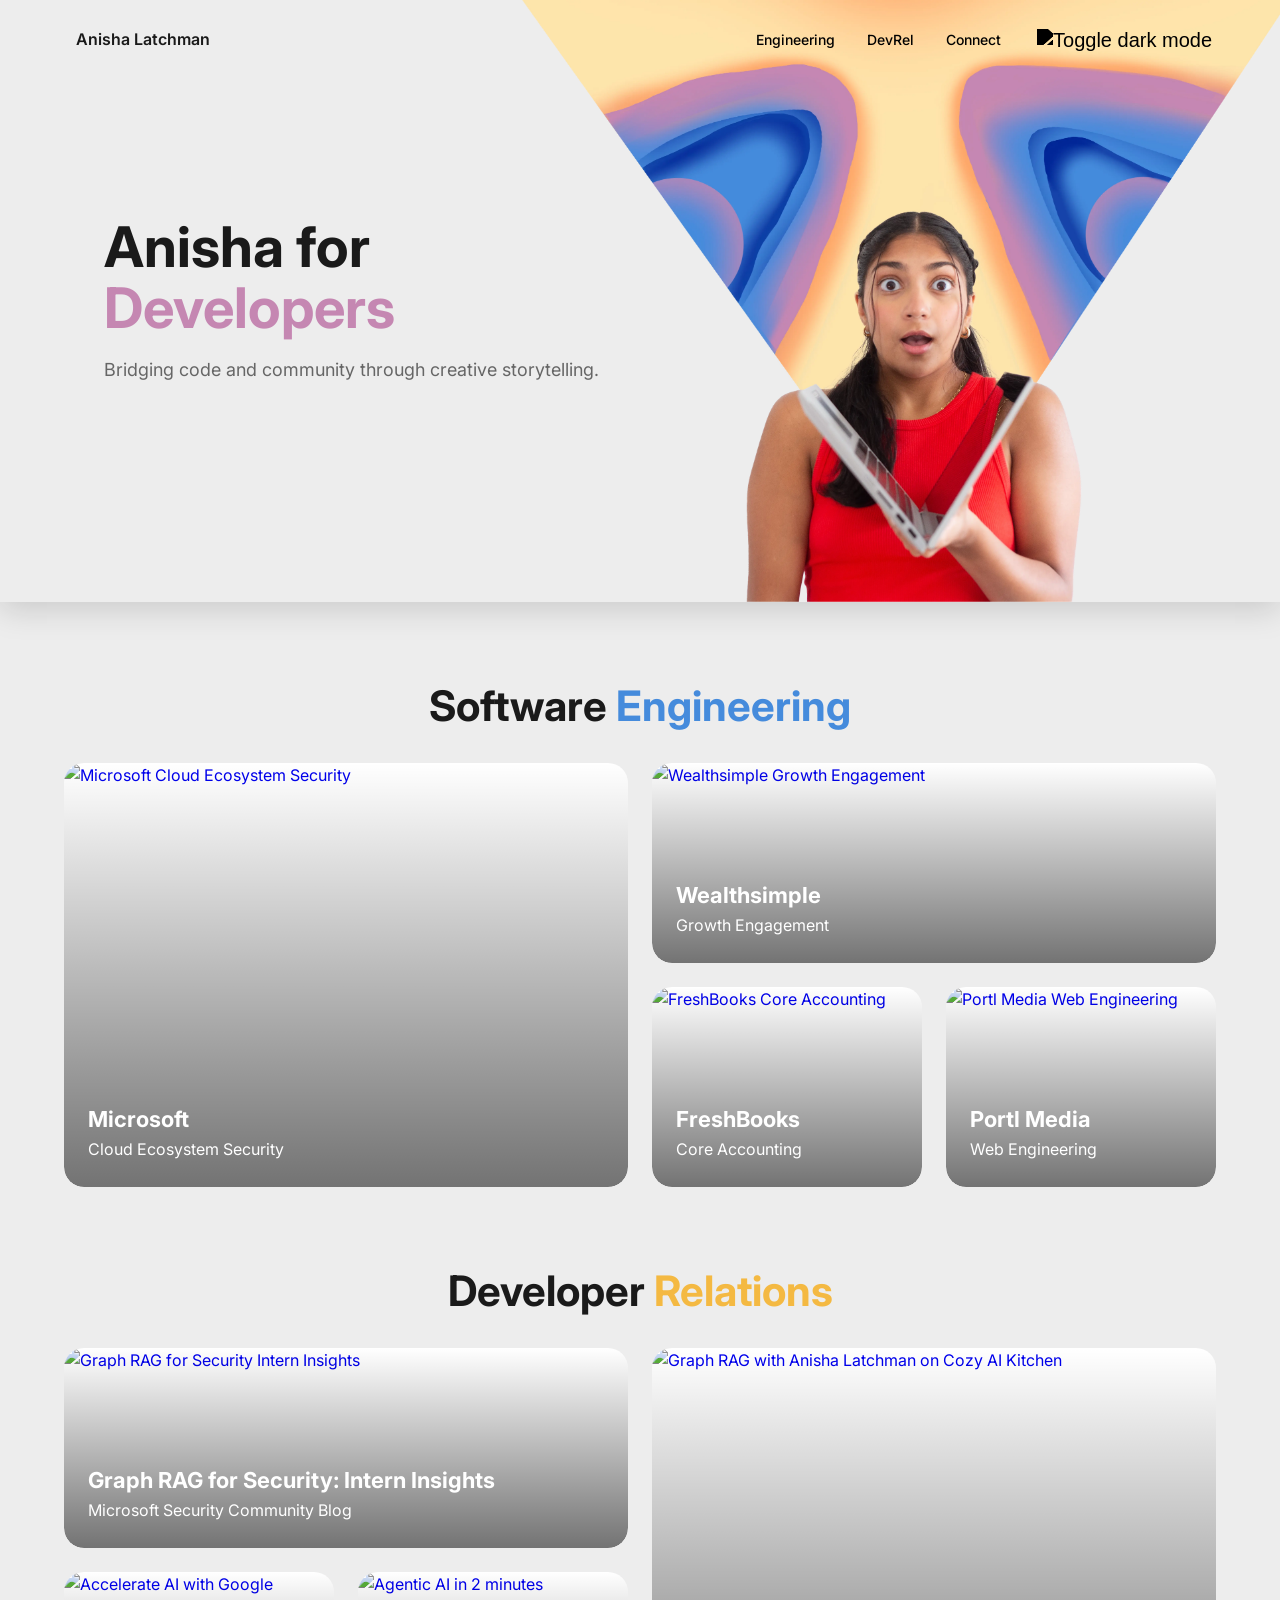
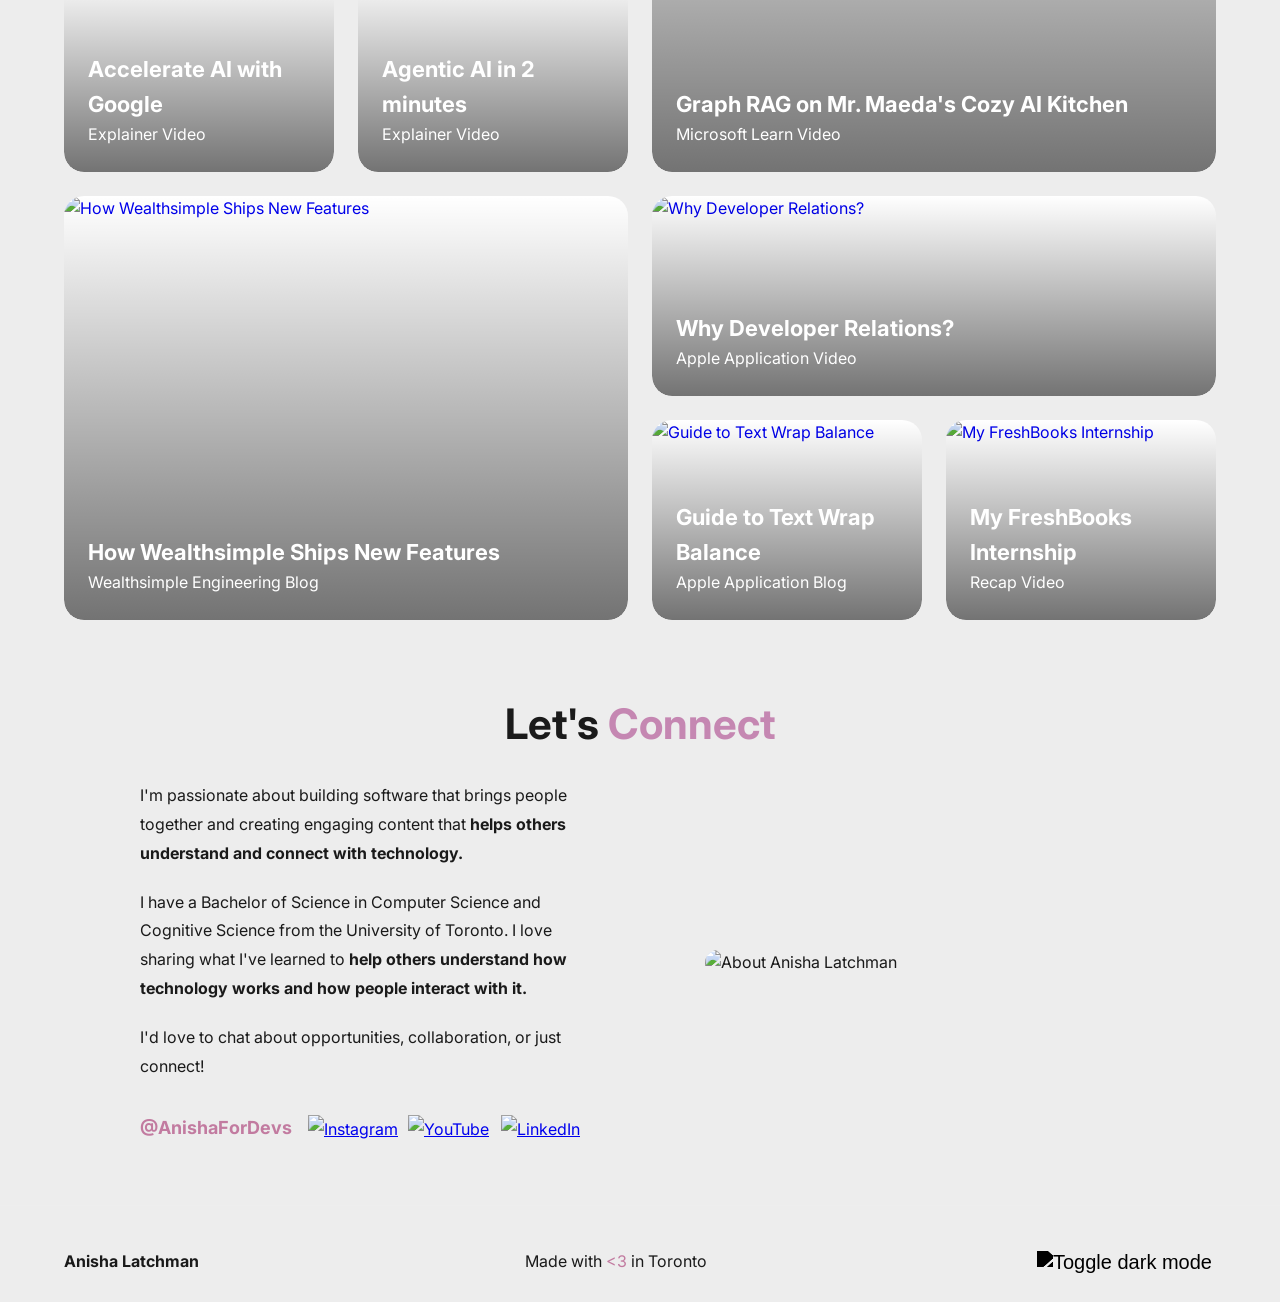
==== index.html @ e240ab75 "Merge branch 'main' of https://github.com/anishalatchman/anisha-portfolio" ====
<!DOCTYPE html>
<html lang="en">
  <head>
    <meta charset="UTF-8" />
    <meta name="viewport" content="width=device-width, initial-scale=1.0" />
    <title>Anisha Latchman</title>
    <meta
      name="description"
      content="Anisha Latchman - Software Engineer & Technical Creator"
    />
    <link rel="icon" type="image/png" href="/assets/favicon.png?" />
    <link rel="apple-touch-icon" href="/assets/webclip.png" />
    <link
      rel="preload"
      as="image"
      href="assets/AnishaHero.png"
      fetchpriority="high"
    />
    <link rel="stylesheet" href="styles.css" />
    <link rel="preconnect" href="https://fonts.googleapis.com" />
    <link rel="preconnect" href="https://fonts.gstatic.com" crossorigin />
    <link
      href="https://fonts.googleapis.com/css2?family=Inter:wght@400;700;900&display=swap"
      rel="stylesheet"
    />
  </head>
  <body>
    <!-- Header -->
    <header class="header">
      <div class="container">
        <div class="nav-wrapper">
          <h1 class="logo">Anisha Latchman</h1>
          <nav class="nav">
            <a href="#engineering">Engineering</a>
            <a href="#devrel">DevRel</a>
            <a href="#connect">Connect</a>
            <button class="theme-toggle" aria-label="Toggle theme">
              <img
                src="assets/Moon Icon.svg"
                alt="Toggle dark mode"
                class="icon-moon"
                style="
                  height: 20px;
                  width: 20px;
                  vertical-align: middle;
                  display: none;
                "
              />
              <img
                src="assets/Sun Icon.svg"
                alt="Toggle light mode"
                class="icon-sun"
                style="
                  height: 20px;
                  width: 20px;
                  vertical-align: middle;
                  display: none;
                "
              />
            </button>
          </nav>
        </div>
      </div>
    </header>

    <!-- Hero Section -->
    <section class="hero">
      <div class="container">
        <div class="hero-content">
          <div class="hero-text">
            <h2>
              Anisha for<br />
              <span class="word-cycle"></span>
            </h2>
            <p class="hero-subtitle">
              Bridging code and community through creative storytelling.
            </p>
          </div>
          <div class="hero-image">
            <img
              src="assets/AnishaHero.webp"
              alt="Anisha Latchman Hero"
              width="800"
              height="800"
              fetchpriority="high"
            />
          </div>
        </div>
      </div>
    </section>

    <!-- Software Engineering Section -->
    <section class="section engineering-section" id="engineering">
      <div class="container">
        <h2 class="section-title">
          Software <span class="highlight-blue">Engineering</span>
        </h2>
        <div class="projects-flex">
          <!-- Large card on the left -->
          <a
            href="https://www.microsoft.com/en-us/security/blog/2025/07/22/microsoft-sentinel-data-lake-unify-signals-cut-costs-and-power-agentic-ai/"
            target="_blank"
          >
            <div class="project-card large">
              <img
                src="assets/Microsoft.png"
                alt="Microsoft Cloud Ecosystem Security"
              />
              <div class="card-content">
                <h3>Microsoft</h3>
                <p>Cloud Ecosystem Security</p>
              </div>
            </div>
          </a>
          <!-- Medium card on the right -->
          <a
            href="https://www.wealthsimple.com/en-ca/referrals"
            target="_blank"
          >
            <div class="project-card medium">
              <img
                src="assets/Wealthsimple.png"
                alt="Wealthsimple Growth Engagement"
              />
              <div class="card-content">
                <h3>Wealthsimple</h3>
                <p>Growth Engagement</p>
              </div>
            </div>
          </a>
          <!-- Small cards beneath medium card -->
          <div class="project-small-row">
            <a
              href="https://www.freshbooks.com/payroll-software"
              target="_blank"
            >
              <div class="project-card small">
                <img
                  src="assets/FreshBooks.png"
                  alt="FreshBooks Core Accounting"
                />
                <div class="card-content">
                  <h3>FreshBooks</h3>
                  <p>Core Accounting</p>
                </div>
              </div>
            </a>
            <a href="https://www.portlmedia.com/" target="_blank">
              <div class="project-card small">
                <img
                  src="assets/Portl Media.png"
                  alt="Portl Media Web Engineering"
                />
                <div class="card-content">
                  <h3>Portl Media</h3>
                  <p>Web Engineering</p>
                </div>
              </div>
            </a>
          </div>
        </div>
      </div>
    </section>

    <!-- Developer Relations Section -->
    <section class="section devrel-section" id="devrel">
      <div class="container">
        <h2 class="section-title">
          Developer <span class="highlight-yellow">Relations</span>
        </h2>
        <!-- First Set (Flipped Layout) -->
        <div class="projects-flex" style="margin-bottom: 24px">
          <!-- Medium card on the left -->
          <a
            href="https://techcommunity.microsoft.com/blog/microsoft-security-blog/graph-rag-for-security-insights-from-a-microsoft-intern/4437624"
            target="_blank"
          >
            <div class="project-card medium">
              <img
                src="assets/Microsoft Security Blog.png"
                alt="Graph RAG for Security Intern Insights"
              />
              <div class="card-content">
                <h3>Graph RAG for Security: Intern Insights</h3>
                <p>Microsoft Security Community Blog</p>
              </div>
            </div>
          </a>
          <!-- Large card on the right -->
          <a href="https://www.youtube.com/watch?v=gv5fRtBk8IM" target="_blank">
            <div class="project-card large" style="grid-column: 2">
              <img
                src="assets/Microsoft Learn.png"
                alt="Graph RAG with Anisha Latchman on Cozy AI Kitchen"
              />
              <div class="card-content">
                <h3>Graph RAG on Mr. Maeda's Cozy AI Kitchen</h3>
                <p>Microsoft Learn Video</p>
              </div>
            </div>
          </a>
          <!-- Small cards beneath medium card -->
          <div class="project-small-row" style="grid-column: 1">
            <a
              href="https://www.linkedin.com/feed/update/urn:li:activity:7377016147201765376/"
              target="_blank"
            >
              <div class="project-card small">
                <img
                  src="assets/Accelerate AI with Google.png"
                  alt="Accelerate AI with Google"
                />
                <div class="card-content">
                  <h3>Accelerate AI with Google</h3>
                  <p>Explainer Video</p>
                </div>
              </div>
            </a>
            <a
              href="https://www.linkedin.com/feed/update/urn:li:activity:7311598719462719488/"
              target="_blank"
            >
              <div class="project-card small">
                <img
                  src="assets/Agentic AI in 2 minutes.png"
                  alt="Agentic AI in 2 minutes"
                />
                <div class="card-content">
                  <h3>Agentic AI in 2 minutes</h3>
                  <p>Explainer Video</p>
                </div>
              </div>
            </a>
          </div>
        </div>

        <!-- Second Set (Original Layout) -->
        <div class="projects-flex" style="margin-top: 24px">
          <!-- Large card on the left -->
          <a
            href="https://engineering.wealthsimple.com/how-wealthsimple-ships-new-features"
            target="_blank"
          >
            <div class="project-card large">
              <img
                src="assets/Wealthsimple Blog.png"
                alt="How Wealthsimple Ships New Features"
              />
              <div class="card-content">
                <h3>How Wealthsimple Ships New Features</h3>
                <p>Wealthsimple Engineering Blog</p>
              </div>
            </div>
          </a>
          <!-- Medium card on the right -->
          <a href="https://www.youtube.com/watch?v=kivf493_a6w" target="_blank">
            <div class="project-card medium">
              <img
                src="assets/Apple Application.png"
                alt="Why Developer Relations?"
              />
              <div class="card-content">
                <h3>Why Developer Relations?</h3>
                <p>Apple Application Video</p>
              </div>
            </div>
          </a>
          <!-- Small cards beneath medium card -->
          <div class="project-small-row">
            <a
              href="https://anishalatchman.github.io/devs-guide/"
              target="_blank"
            >
              <div class="project-card small">
                <img
                  src="assets/Text Wrap Balance Blog.png"
                  alt="Guide to Text Wrap Balance"
                />
                <div class="card-content">
                  <h3>Guide to Text Wrap Balance</h3>
                  <p>Apple Application Blog</p>
                </div>
              </div>
            </a>
            <a
              href="https://www.youtube.com/watch?v=VXwD-ZAYirM"
              target="_blank"
            >
              <div class="project-card small">
                <img
                  src="assets/My FreshBooks Internship.jfif"
                  alt="My FreshBooks Internship"
                />
                <div class="card-content">
                  <h3>My FreshBooks Internship</h3>
                  <p>Recap Video</p>
                </div>
              </div>
            </a>
          </div>
        </div>
      </div>
    </section>

    <!-- Connect Section -->
    <section class="section about-section" id="connect">
      <div class="container">
        <h2 class="section-title">
          Let's <span class="highlight-purple">Connect</span>
        </h2>
        <div class="about-content">
          <div class="about-text">
            <p>
              I'm passionate about building software that brings people together
              and creating engaging content that
              <strong>
                helps others understand and connect with technology.
              </strong>
            </p>
            <p>
              I have a Bachelor of Science in Computer Science and Cognitive
              Science from the University of Toronto. I love sharing what I've
              learned to
              <strong>
                help others understand how technology works and how people
                interact with it.
              </strong>
            </p>
            <p>
              I'd love to chat about opportunities, collaboration, or just
              connect!
            </p>
            <div
              class="about-social"
              style="margin-top: 32px; display: flex; align-items: center"
            >
              <span
                style="
                  color: #c27ba0;
                  font-weight: 700;
                  font-size: 18px;
                  margin-right: 16px;
                "
                >@AnishaForDevs</span
              >
              <a
                href="https://instagram.com/AnishaForDevs"
                target="_blank"
                style="margin-right: 10px"
              >
                <img
                  src="assets/Instagram Icon.svg"
                  alt="Instagram"
                  style="height: 25px; vertical-align: middle"
                />
              </a>
              <a
                href="https://youtube.com/@AnishaForDevs"
                target="_blank"
                style="margin-right: 12px"
              >
                <img
                  src="assets/YouTube Icon.svg"
                  alt="YouTube"
                  style="height: 22px; vertical-align: middle"
                />
              </a>

              <a href="https://linkedin.com/in/anisha-latchman" target="_blank">
                <img
                  src="assets/LinkedIn Icon.svg"
                  alt="LinkedIn"
                  style="height: 19px; vertical-align: middle"
                />
              </a>
            </div>
          </div>
          <div class="about-image">
            <img src="assets/Lets Connect.png" alt="About Anisha Latchman" />
          </div>
        </div>
      </div>
    </section>

    <!-- Footer -->
    <footer class="footer" style="background: none; border-top: 1px solid #eee">
      <div
        class="container"
        style="
          display: flex;
          justify-content: space-between;
          align-items: center;
        "
      >
        <span style="font-weight: 700">Anisha Latchman</span>
        <span
          >Made with <span class="heart" style="color: #c27ba0">&lt;3</span> in
          Toronto</span
        >
        <div class="footer-switch">
          <button class="theme-toggle-footer" aria-label="Toggle theme">
            <img
              src="assets/Moon Icon.svg"
              alt="Toggle dark mode"
              class="icon-moon-footer"
              style="
                height: 20px;
                width: 20px;
                vertical-align: middle;
                display: none;
              "
            />
            <img
              src="assets/Sun Icon.svg"
              alt="Toggle light mode"
              class="icon-sun-footer"
              style="
                height: 20px;
                width: 20px;
                vertical-align: middle;
                display: none;
              "
            />
          </button>
        </div>
      </div>
    </footer>

    <script>
      // Theme toggle logic for header
      const themeToggle = document.querySelector(".theme-toggle");
      const moonIcon = themeToggle?.querySelector(".icon-moon");
      const sunIcon = themeToggle?.querySelector(".icon-sun");
      // Theme toggle logic for footer
      const themeToggleFooter = document.querySelector(".theme-toggle-footer");
      const moonIconFooter =
        themeToggleFooter?.querySelector(".icon-moon-footer");
      const sunIconFooter =
        themeToggleFooter?.querySelector(".icon-sun-footer");

      function updateThemeIcons() {
        const isDark = document.body.classList.contains("dark-mode");
        // Show moon in light mode, sun in dark mode
        if (moonIcon) moonIcon.style.display = isDark ? "none" : "inline";
        if (sunIcon) sunIcon.style.display = isDark ? "inline" : "none";
        if (moonIconFooter)
          moonIconFooter.style.display = isDark ? "none" : "inline";
        if (sunIconFooter)
          sunIconFooter.style.display = isDark ? "inline" : "none";
      }

      updateThemeIcons();

      if (themeToggle) {
        themeToggle.addEventListener("click", function () {
          document.body.classList.toggle("dark-mode");
          updateThemeIcons();
        });
      }
      if (themeToggleFooter) {
        themeToggleFooter.addEventListener("click", function () {
          document.body.classList.toggle("dark-mode");
          updateThemeIcons();
        });
      }
      document.addEventListener("DOMContentLoaded", updateThemeIcons);
      // Header scroll effect
      const header = document.querySelector(".header");
      window.addEventListener("scroll", function () {
        if (window.scrollY > 10) {
          header.classList.add("scrolled");
        } else {
          header.classList.remove("scrolled");
        }
      });
    </script>
  </body>
</html>
---- styles.css ----
/* Reset and Base Styles */
* {
  margin: 0;
  padding: 0;
  box-sizing: border-box;
}

:root {
  --primary-bg: #ededed;
  --secondary-bg: #ededed;
  --card-bg: #ffffff;
  --text-primary: #1a1a1a;
  --text-secondary: #666666;
  --gradient-purple: #c587b2;
  --gradient-blue: #458bdc;
  --gradient-yellow: #f4b942;
  --gradient-orange: #d29511;
}

/* Dark Mode Colors */
body.dark-mode {
  --primary-bg: #2a2a2a;
  --secondary-bg: #1e1e1e;
  --card-bg: #2d2d2d;
  --text-primary: #ffffff;
  --text-secondary: #e8e4e1;
}

body {
  font-family: "Inter", -apple-system, BlinkMacSystemFont, "Segoe UI", Roboto,
    Oxygen, Ubuntu, Cantarell, sans-serif;
  background-color: var(--primary-bg);
  color: var(--text-primary);
  line-height: 1.6;
  transition: background-color 0.3s ease, color 0.3s ease;
}

.container {
  max-width: 1200px;
  margin: 0 auto;
  padding: 0 24px;
}

/* Header */
.header {
  padding: 24px 0;
  position: absolute;
  top: 0;
  left: 0;
  width: 100%;
  z-index: 100;
}

.nav-wrapper {
  display: flex;
  justify-content: space-between;
  align-items: center;
}

.logo {
  font-weight: 600;
  font-size: 16px;
  color: var(--text-primary);
  padding: 0 12px;
}

.nav {
  display: flex;
  align-items: center;
  gap: 32px;
}

.nav a {
  text-decoration: none;
  color: #000 !important;
  font-size: 14px;
  font-weight: 500;
  transition: color 0.3s;
}

.nav a:hover {
  color: #222 !important;
}

.theme-toggle {
  background: none;
  border: none;
  font-size: 20px;
  cursor: pointer;
  padding: 4px;
  transition: transform 0.3s ease;
}

.theme-toggle:hover {
  transform: scale(1.1);
}

.theme-toggle .icon-sun {
  filter: invert(0) brightness(0) saturate(100%) !important;
}

/* Hero Section */
.hero {
  padding: 0 60px 0 80px;
  background-color: var(--primary-bg);
  position: relative;
  overflow: hidden;
  box-shadow: 0 8px 30px 0 rgba(0, 0, 0, 0.15);
}

.hero-content {
  display: grid;
  grid-template-columns: 1fr 1fr;
  gap: 60px;
  align-items: center;
}

.hero-text h2 {
  font-size: 56px;
  font-weight: 700;
  line-height: 1.1;
  margin-bottom: 16px;
}

.gradient-text {
  background: var(--gradient-purple);
  -webkit-background-clip: text;
  -webkit-text-fill-color: transparent;
  background-clip: text;
}

.hero-subtitle {
  font-size: 18px;
  color: var(--text-secondary);
  margin-top: 16px;
}

.hero-image {
  position: relative;
  display: flex;
  justify-content: center;
  align-items: center;
  overflow: visible;
  min-height: 500px;
}

.hero-image img {
  width: 150%;
  height: auto;
  object-fit: contain;
  object-position: center;
  margin-right: 64px;
}

/* Section Styles */
.section {
  padding: 70px 0 0 0;
  background-color: var(--secondary-bg);
}

.engineering-section {
  background-color: var(--secondary-bg);
}

.section-title {
  font-size: 42px;
  font-weight: 700;
  text-align: center;
  margin-bottom: 24px;
}

.highlight-blue {
  color: var(--gradient-blue);
}

.highlight-yellow {
  color: var(--gradient-yellow);
}

.highlight-purple {
  color: var(--gradient-purple);
}

.word-cycle {
  display: inline-block;
  min-width: 200px;
}

.word-cycle::before {
  content: "Creatives";
  animation: cycle 5s ease forwards;
  color: var(--gradient-blue);
}

@keyframes cycle {
  0%,
  22% {
    content: "Creatives";
    color: var(--gradient-blue);
  }
  25%,
  47% {
    content: "Engineers";
    color: var(--gradient-yellow);
  }
  50%,
  72% {
    content: "Storytellers";
    color: var(--gradient-orange);
  }
  75%,
  100% {
    content: "Developers";
    color: var(--gradient-purple);
  }
}

/* --- Software Engineering Cards Grid --- */
.projects-flex {
  display: grid;
  grid-template-columns: 1fr 1fr;
  grid-template-rows: repeat(2, 200px);
  gap: 24px;
  max-width: 1200px;
  margin: 0 auto;
}

.projects-flex a {
  display: block;
  text-decoration: none;
  height: 100%;
}

.project-card {
  border-radius: 20px;
  overflow: hidden;
  position: relative;
  display: flex;
  flex-direction: column;
  justify-content: flex-end;
  transition: transform 0.3s, box-shadow 0.3s;
  cursor: pointer;
  min-height: 140px;
  height: 100%;
  background-color: var(--card-bg);
}

.project-card.large {
  grid-row: span 2;
  height: 424px; /* Sum of two rows (200px * 2) plus gap (24px) */
}

.project-card.medium {
  height: 200px;
  grid-row: 1;
  grid-column: 2;
}

.project-small-row {
  grid-column: 2;
  grid-row: 2;
  display: flex;
  gap: 24px;
  height: 200px;
}

.project-small-row a {
  flex: 1;
}

.project-card:hover {
  transform: translateY(-3px) scale(1.01);
  box-shadow: 0 8px 24px rgba(0, 0, 0, 0.1);
  z-index: 2;
}

.project-card img {
  width: 100%;
  height: 100%;
  object-fit: cover;
  display: block;
}

.project-card .card-content {
  width: 100%;
  height: 100%;
  position: absolute;
  display: flex;
  flex-direction: column; /* Stack children vertically */
  justify-content: flex-end; /* Align children to the bottom */
  align-items: flex-start; /* Align children to the left */
  padding: 24px;
  background: linear-gradient(
    0deg,
    rgba(0, 0, 0, 0.55) 0%,
    rgba(0, 0, 0, 0) 100%
  );
  color: #fff;
  border-radius: 0 0 20px 20px;
}

.project-card .card-content h3 {
  font-size: 22px;
  font-weight: 700;
  color: #fff;
}

.project-card .card-content p {
  font-size: 16px;
  color: #fff;
  margin: 0;
}

body.dark-mode .project-card {
  box-shadow: 0 2px 8px rgba(0, 0, 0, 0.3);
}

body.dark-mode .project-card:hover {
  box-shadow: 0 8px 16px rgba(0, 0, 0, 0.4);
}

/* About Section */
.social-links {
  text-align: center;
}

.social-links p {
  font-size: 14px;
  color: var(--text-secondary);
}

.social-links a {
  color: var(--gradient-blue);
  text-decoration: none;
  font-weight: 500;
}

.social-links a:hover {
  text-decoration: underline;
}

.about-section {
  background-color: var(--secondary-bg);
  padding-bottom: 60px;
}

.about-content {
  display: grid;
  grid-template-columns: 1fr 1fr;
  gap: 60px;
  align-items: center;
  max-width: 1000px;
  margin: 0 auto;
}

.about-text {
  font-size: 16px;
  line-height: 1.8;
}

.about-text p {
  margin-bottom: 20px;
}

.about-image {
  display: flex;
  justify-content: center;
}

.about-image img {
  width: 100%;
  max-width: 400px;
  border-radius: 16px;
}

/* Footer */
.footer {
  background-color: var(--secondary-bg) !important;
  padding: 40px 0 24px 0;
  text-align: left;
  justify-content: space-around;
}

.footer p {
  font-size: 14px;
  color: var(--text-secondary);
  text-align: left;
}

.heart {
  color: #ff6b9d;
}

body.dark-mode .footer {
  border-top: 0 !important;
}

.theme-toggle-footer {
  background: none;
  border: none;
  font-size: 20px;
  cursor: pointer;
  padding: 4px;
  transition: transform 0.3s ease;
}

.theme-toggle-footer:hover {
  transform: scale(1.1);
}

.theme-toggle-footer img,
.theme-toggle img {
  height: 22px;
  width: 22px;
  vertical-align: middle;
  transition: filter 0.2s;
  filter: invert(0) brightness(0) saturate(100%) !important;
}

body.dark-mode .theme-toggle-footer img {
  filter: invert(1) brightness(2) saturate(100%) !important;
}

.about-social img,
.footer-switch img {
  transition: filter 0.2s;
}

body.dark-mode .about-social img,
body.dark-mode .footer-switch img {
  filter: invert(1) brightness(2) saturate(100%) !important;
}

/* Tablet Styles */
@media (max-width: 920px) {
  .hero-text {
    padding: 80px 0px 0px 0px;
  }
}

/* Mobile Styles */
@media (max-width: 768px) {
  .hero {
    padding: 100px 10px 0 10px;
  }

  .hero-content {
    grid-template-columns: 1fr;
    gap: 40px;
  }

  .hero-text {
    padding: 0px;
    text-align: center;
  }

  .hero-text h2 {
    font-size: 42px;
  }

  .hero-image img {
    margin-right: 4px;
  }

  .projects-grid {
    grid-template-columns: 1fr;
  }

  .project-card.large {
    grid-row: span 1;
  }

  .devrel-grid {
    grid-template-columns: repeat(2, 1fr);
  }

  .devrel-card.large {
    grid-column: span 1;
  }

  .posts-grid {
    grid-template-columns: repeat(2, 1fr);
  }

  .about-content {
    grid-template-columns: 1fr;
    gap: 40px;
  }

  .hero {
    padding: 0px 0px 0px 0px;
  }

  body.dark-mode .logo {
    color: black;
  }

  .nav {
    gap: 16px;
  }

  .nav a {
    font-size: 13px;
  }

  .hero-text h1 {
    font-size: 32px;
  }

  .hero-subtitle {
    font-size: 16px;
  }

  .hero-content {
    display: flex;
    flex-direction: column-reverse;
    gap: 24px;
    padding-bottom: 24px;
  }

  .section-title {
    font-size: 32px;
  }

  .devrel-grid {
    grid-template-columns: 1fr;
  }

  .posts-grid {
    grid-template-columns: 1fr;
  }

  .section {
    padding: 48px 0 0 0;
  }

  .projects-flex {
    grid-template-columns: 1fr;
    grid-template-rows: none;
  }

  .project-card.large,
  .project-card.medium,
  .project-card.small {
    height: 140px;
  }

  .project-small-row {
    grid-row: auto;
    grid-column: 1;
    flex-direction: column;
  }

  .section.devrel-section .project-small-row,
  .section.engineering-section .project-small-row {
    margin-bottom: 100px;
  }

  nav.nav a {
    display: none;
  }

  .section.about-section {
    padding-bottom: 24px;
  }
}
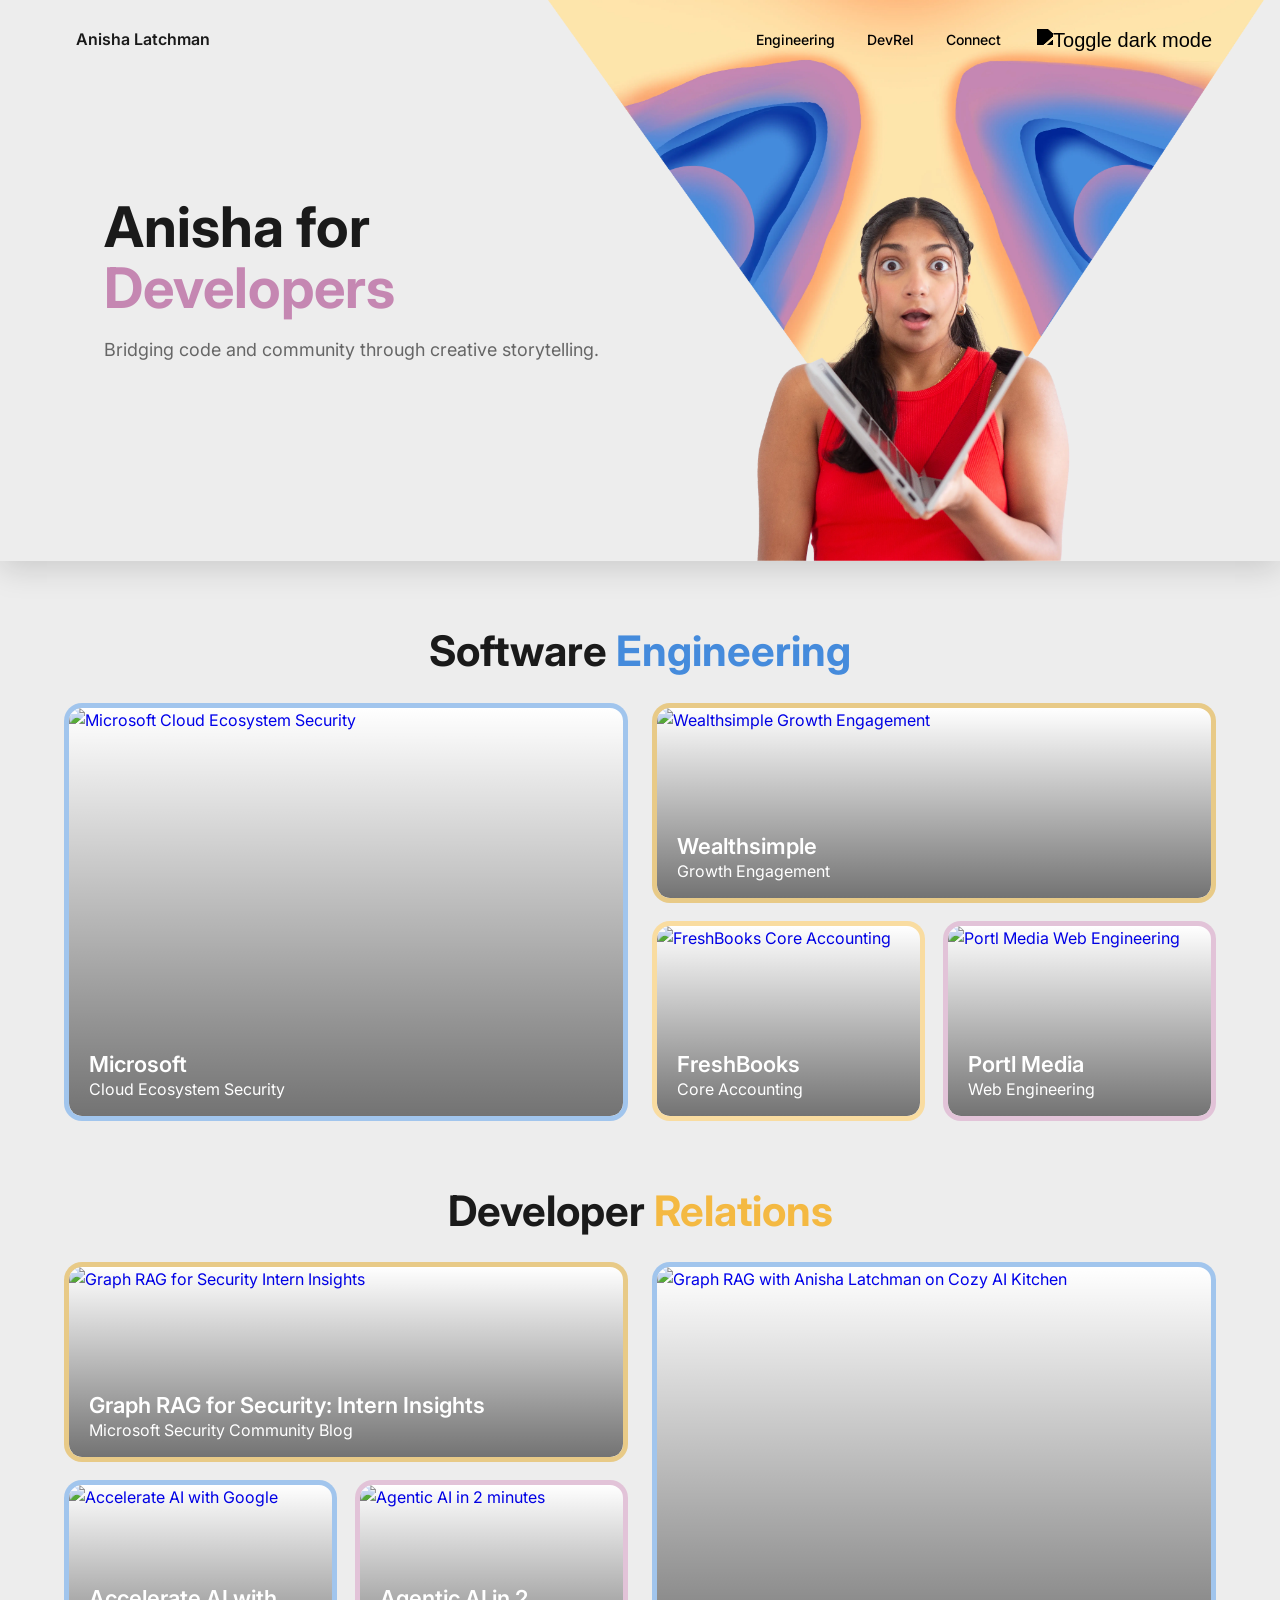
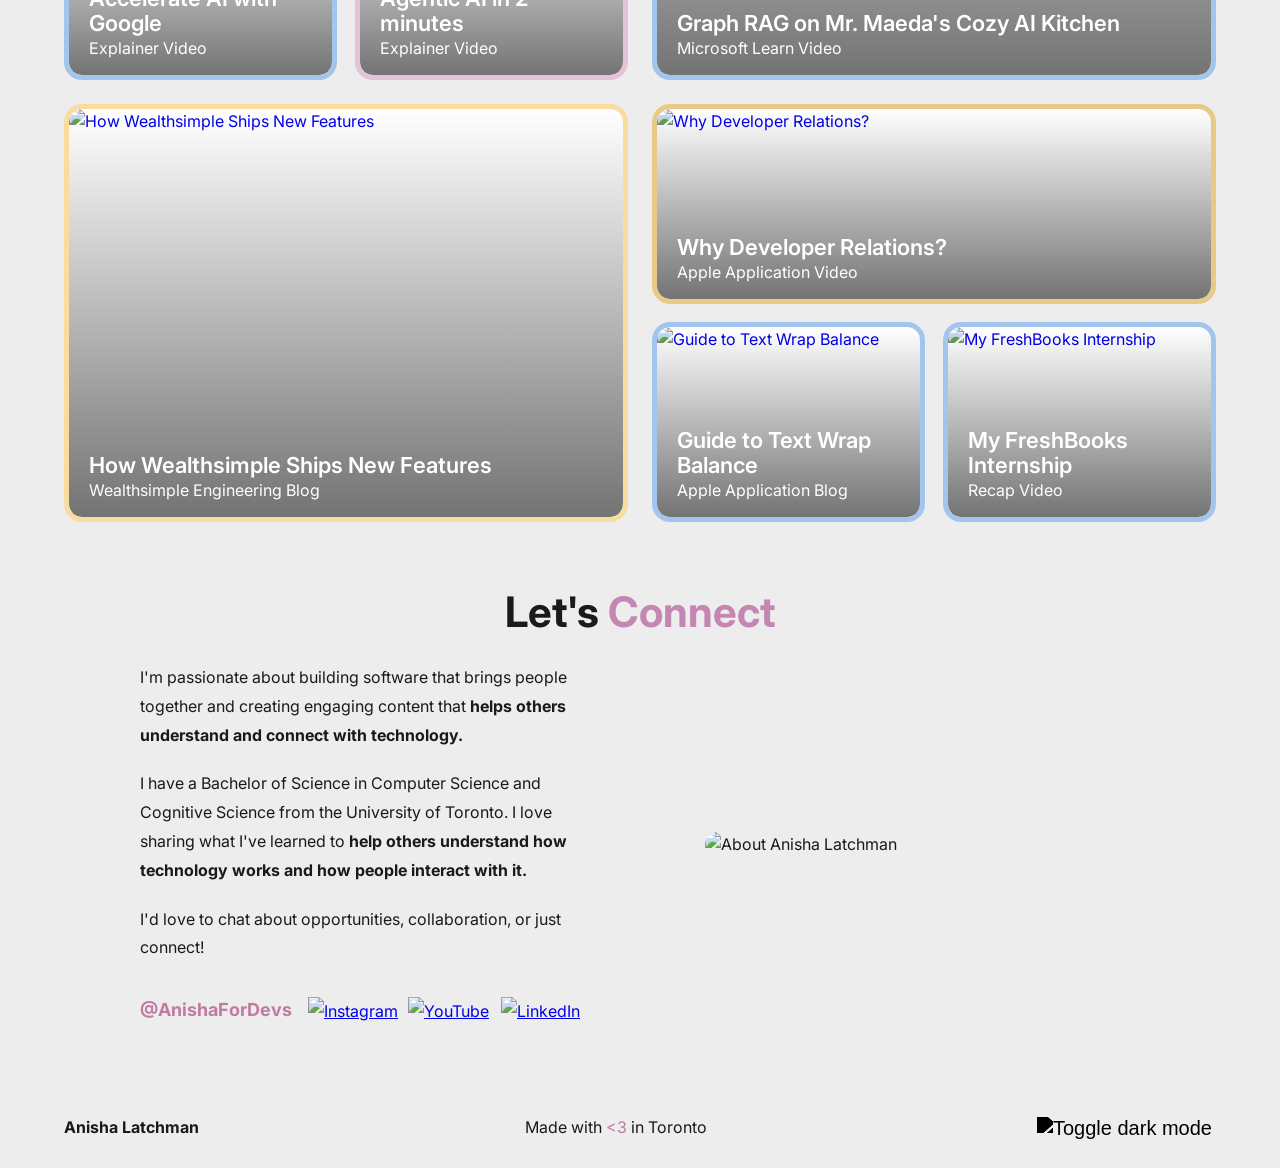
==== commit e876fa8c: "update card hover colours" ====
--- a/index.html
+++ b/index.html
@@ -1,4 +1,4 @@
-<!DOCTYPE html>
+<!doctype html>
 <html lang="en">
   <head>
     <meta charset="UTF-8" />
@@ -101,7 +101,7 @@
             href="https://www.microsoft.com/en-us/security/blog/2025/07/22/microsoft-sentinel-data-lake-unify-signals-cut-costs-and-power-agentic-ai/"
             target="_blank"
           >
-            <div class="project-card large">
+            <div class="project-card large overlay-blue">
               <img
                 src="assets/Microsoft.png"
                 alt="Microsoft Cloud Ecosystem Security"
@@ -117,7 +117,7 @@
             href="https://www.wealthsimple.com/en-ca/referrals"
             target="_blank"
           >
-            <div class="project-card medium">
+            <div class="project-card medium overlay-orange">
               <img
                 src="assets/Wealthsimple.png"
                 alt="Wealthsimple Growth Engagement"
@@ -134,7 +134,7 @@
               href="https://www.freshbooks.com/payroll-software"
               target="_blank"
             >
-              <div class="project-card small">
+              <div class="project-card small overlay-yellow">
                 <img
                   src="assets/FreshBooks.png"
                   alt="FreshBooks Core Accounting"
@@ -146,7 +146,7 @@
               </div>
             </a>
             <a href="https://www.portlmedia.com/" target="_blank">
-              <div class="project-card small">
+              <div class="project-card small overlay-purple">
                 <img
                   src="assets/Portl Media.png"
                   alt="Portl Media Web Engineering"
@@ -175,7 +175,7 @@
             href="https://techcommunity.microsoft.com/blog/microsoft-security-blog/graph-rag-for-security-insights-from-a-microsoft-intern/4437624"
             target="_blank"
           >
-            <div class="project-card medium">
+            <div class="project-card medium overlay-orange">
               <img
                 src="assets/Microsoft Security Blog.png"
                 alt="Graph RAG for Security Intern Insights"
@@ -188,7 +188,7 @@
           </a>
           <!-- Large card on the right -->
           <a href="https://www.youtube.com/watch?v=gv5fRtBk8IM" target="_blank">
-            <div class="project-card large" style="grid-column: 2">
+            <div class="project-card large overlay-blue" style="grid-column: 2">
               <img
                 src="assets/Microsoft Learn.png"
                 alt="Graph RAG with Anisha Latchman on Cozy AI Kitchen"
@@ -205,7 +205,7 @@
               href="https://www.linkedin.com/feed/update/urn:li:activity:7377016147201765376/"
               target="_blank"
             >
-              <div class="project-card small">
+              <div class="project-card small overlay-blue">
                 <img
                   src="assets/Accelerate AI with Google.png"
                   alt="Accelerate AI with Google"
@@ -220,7 +220,7 @@
               href="https://www.linkedin.com/feed/update/urn:li:activity:7311598719462719488/"
               target="_blank"
             >
-              <div class="project-card small">
+              <div class="project-card small overlay-purple">
                 <img
                   src="assets/Agentic AI in 2 minutes.png"
                   alt="Agentic AI in 2 minutes"
@@ -241,7 +241,7 @@
             href="https://engineering.wealthsimple.com/how-wealthsimple-ships-new-features"
             target="_blank"
           >
-            <div class="project-card large">
+            <div class="project-card large overlay-yellow">
               <img
                 src="assets/Wealthsimple Blog.png"
                 alt="How Wealthsimple Ships New Features"
@@ -254,7 +254,7 @@
           </a>
           <!-- Medium card on the right -->
           <a href="https://www.youtube.com/watch?v=kivf493_a6w" target="_blank">
-            <div class="project-card medium">
+            <div class="project-card medium overlay-orange">
               <img
                 src="assets/Apple Application.png"
                 alt="Why Developer Relations?"
@@ -271,7 +271,7 @@
               href="https://anishalatchman.github.io/devs-guide/"
               target="_blank"
             >
-              <div class="project-card small">
+              <div class="project-card small overlay-blue">
                 <img
                   src="assets/Text Wrap Balance Blog.png"
                   alt="Guide to Text Wrap Balance"
@@ -286,7 +286,7 @@
               href="https://www.youtube.com/watch?v=VXwD-ZAYirM"
               target="_blank"
             >
-              <div class="project-card small">
+              <div class="project-card small overlay-blue">
                 <img
                   src="assets/My FreshBooks Internship.jfif"
                   alt="My FreshBooks Internship"
--- a/styles.css
+++ b/styles.css
@@ -27,12 +27,22 @@
 }
 
 body {
-  font-family: "Inter", -apple-system, BlinkMacSystemFont, "Segoe UI", Roboto,
-    Oxygen, Ubuntu, Cantarell, sans-serif;
+  font-family:
+    "Inter",
+    -apple-system,
+    BlinkMacSystemFont,
+    "Segoe UI",
+    Roboto,
+    Oxygen,
+    Ubuntu,
+    Cantarell,
+    sans-serif;
   background-color: var(--primary-bg);
   color: var(--text-primary);
   line-height: 1.6;
-  transition: background-color 0.3s ease, color 0.3s ease;
+  transition:
+    background-color 0.3s ease,
+    color 0.3s ease;
 }
 
 .container {
@@ -141,11 +151,11 @@
   justify-content: center;
   align-items: center;
   overflow: visible;
-  min-height: 500px;
+  min-height: 460px;
 }
 
 .hero-image img {
-  width: 150%;
+  width: 140%;
   height: auto;
   object-fit: contain;
   object-position: center;
@@ -154,7 +164,7 @@
 
 /* Section Styles */
 .section {
-  padding: 70px 0 0 0;
+  padding: 56px 0 0 0;
   background-color: var(--secondary-bg);
 }
 
@@ -166,7 +176,7 @@
   font-size: 42px;
   font-weight: 700;
   text-align: center;
-  margin-bottom: 24px;
+  margin-bottom: 18px;
 }
 
 .highlight-blue {
@@ -220,7 +230,8 @@
   display: grid;
   grid-template-columns: 1fr 1fr;
   grid-template-rows: repeat(2, 200px);
-  gap: 24px;
+  row-gap: 18px;
+  column-gap: 24px;
   max-width: 1200px;
   margin: 0 auto;
 }
@@ -232,13 +243,21 @@
 }
 
 .project-card {
-  border-radius: 20px;
+  --card-radius: 18px;
+  --card-border-width: 5px;
+  border-radius: var(--card-radius);
+  border: var(--card-border-width) solid
+    color-mix(
+      in srgb,
+      var(--card-accent-color, var(--gradient-blue)) 50%,
+      transparent
+    );
   overflow: hidden;
   position: relative;
   display: flex;
   flex-direction: column;
   justify-content: flex-end;
-  transition: transform 0.3s, box-shadow 0.3s;
+  transition: box-shadow 0.3s;
   cursor: pointer;
   min-height: 140px;
   height: 100%;
@@ -247,7 +266,7 @@
 
 .project-card.large {
   grid-row: span 2;
-  height: 424px; /* Sum of two rows (200px * 2) plus gap (24px) */
+  height: 418px; /* Sum of two rows (200px * 2) plus gap (18px) */
 }
 
 .project-card.medium {
@@ -260,7 +279,7 @@
   grid-column: 2;
   grid-row: 2;
   display: flex;
-  gap: 24px;
+  gap: 18px;
   height: 200px;
 }
 
@@ -269,8 +288,13 @@
 }
 
 .project-card:hover {
-  transform: translateY(-3px) scale(1.01);
-  box-shadow: 0 8px 24px rgba(0, 0, 0, 0.1);
+  border-color: var(--card-accent-color, var(--gradient-blue));
+  box-shadow: 4px 4px 24px
+    color-mix(
+      in srgb,
+      var(--card-accent-color, var(--gradient-blue)) 50%,
+      transparent
+    );
   z-index: 2;
 }
 
@@ -279,44 +303,78 @@
   height: 100%;
   object-fit: cover;
   display: block;
+  border-radius: calc(var(--card-radius) - var(--card-border-width));
+  transform: scale(1);
+  transition: transform 0.3s ease;
+}
+
+.project-card:hover img {
+  transform: scale(1.06);
 }
 
 .project-card .card-content {
   width: 100%;
-  height: 100%;
   position: absolute;
+  top: 0;
+  left: 0;
+  right: 0;
+  bottom: 0;
   display: flex;
   flex-direction: column; /* Stack children vertically */
-  justify-content: flex-end; /* Align children to the bottom */
+  justify-content: flex-end;
   align-items: flex-start; /* Align children to the left */
-  padding: 24px;
+  padding: 16px 20px;
   background: linear-gradient(
     0deg,
     rgba(0, 0, 0, 0.55) 0%,
     rgba(0, 0, 0, 0) 100%
   );
   color: #fff;
-  border-radius: 0 0 20px 20px;
+  border-radius: calc(var(--card-radius) - var(--card-border-width));
 }
 
 .project-card .card-content h3 {
   font-size: 22px;
-  font-weight: 700;
+  font-weight: 600;
+  line-height: 1.12;
+  margin: 0 0 4px 0;
   color: #fff;
 }
 
 .project-card .card-content p {
   font-size: 16px;
+  line-height: 1.22;
   color: #fff;
   margin: 0;
 }
 
+.project-card.overlay-blue {
+  --card-accent-color: var(--gradient-blue);
+}
+
+.project-card.overlay-purple {
+  --card-accent-color: var(--gradient-purple);
+}
+
+.project-card.overlay-yellow {
+  --card-accent-color: var(--gradient-yellow);
+}
+
+.project-card.overlay-orange {
+  --card-accent-color: var(--gradient-orange);
+}
+
 body.dark-mode .project-card {
-  box-shadow: 0 2px 8px rgba(0, 0, 0, 0.3);
+  box-shadow: 0 2px 8px rgba(255, 255, 255, 0.3);
 }
 
 body.dark-mode .project-card:hover {
-  box-shadow: 0 8px 16px rgba(0, 0, 0, 0.4);
+  box-shadow: 0 8px 16px
+    color-mix(
+      in srgb,
+      var(--card-accent-color, var(--gradient-blue)) 60%,
+      transparent
+    );
 }
 
 /* About Section */
@@ -341,7 +399,7 @@
 
 .about-section {
   background-color: var(--secondary-bg);
-  padding-bottom: 60px;
+  padding-bottom: 44px;
 }
 
 .about-content {
@@ -432,9 +490,14 @@
 }
 
 /* Tablet Styles */
-@media (max-width: 920px) {
+@media (max-width: 1117px) {
   .hero-text {
     padding: 80px 0px 0px 0px;
+  }
+
+  .hero-image {
+    min-height: auto;
+    align-items: flex-start;
   }
 }
 
@@ -518,6 +581,15 @@
     padding-bottom: 24px;
   }
 
+  .hero-image {
+    min-height: auto;
+    align-items: flex-start;
+  }
+
+  .hero-image img {
+    margin-top: 0;
+  }
+
   .section-title {
     font-size: 32px;
   }
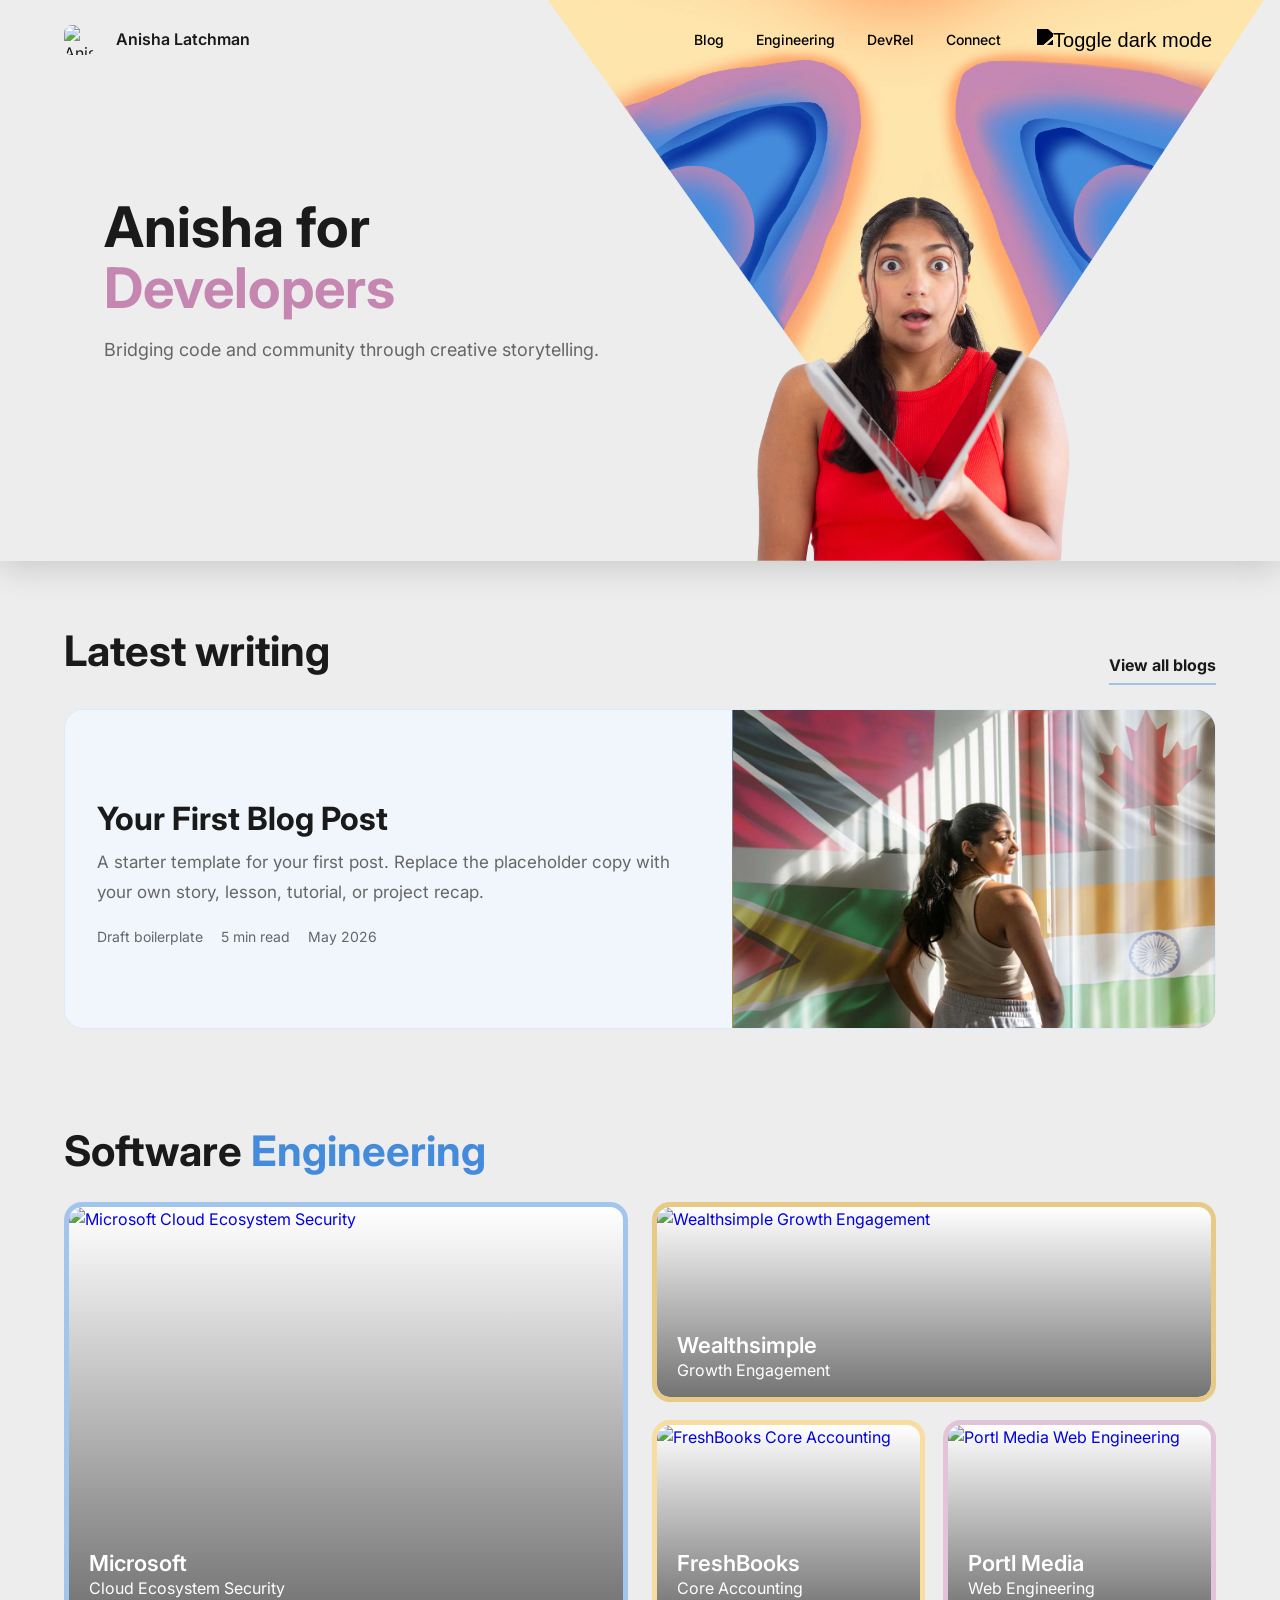
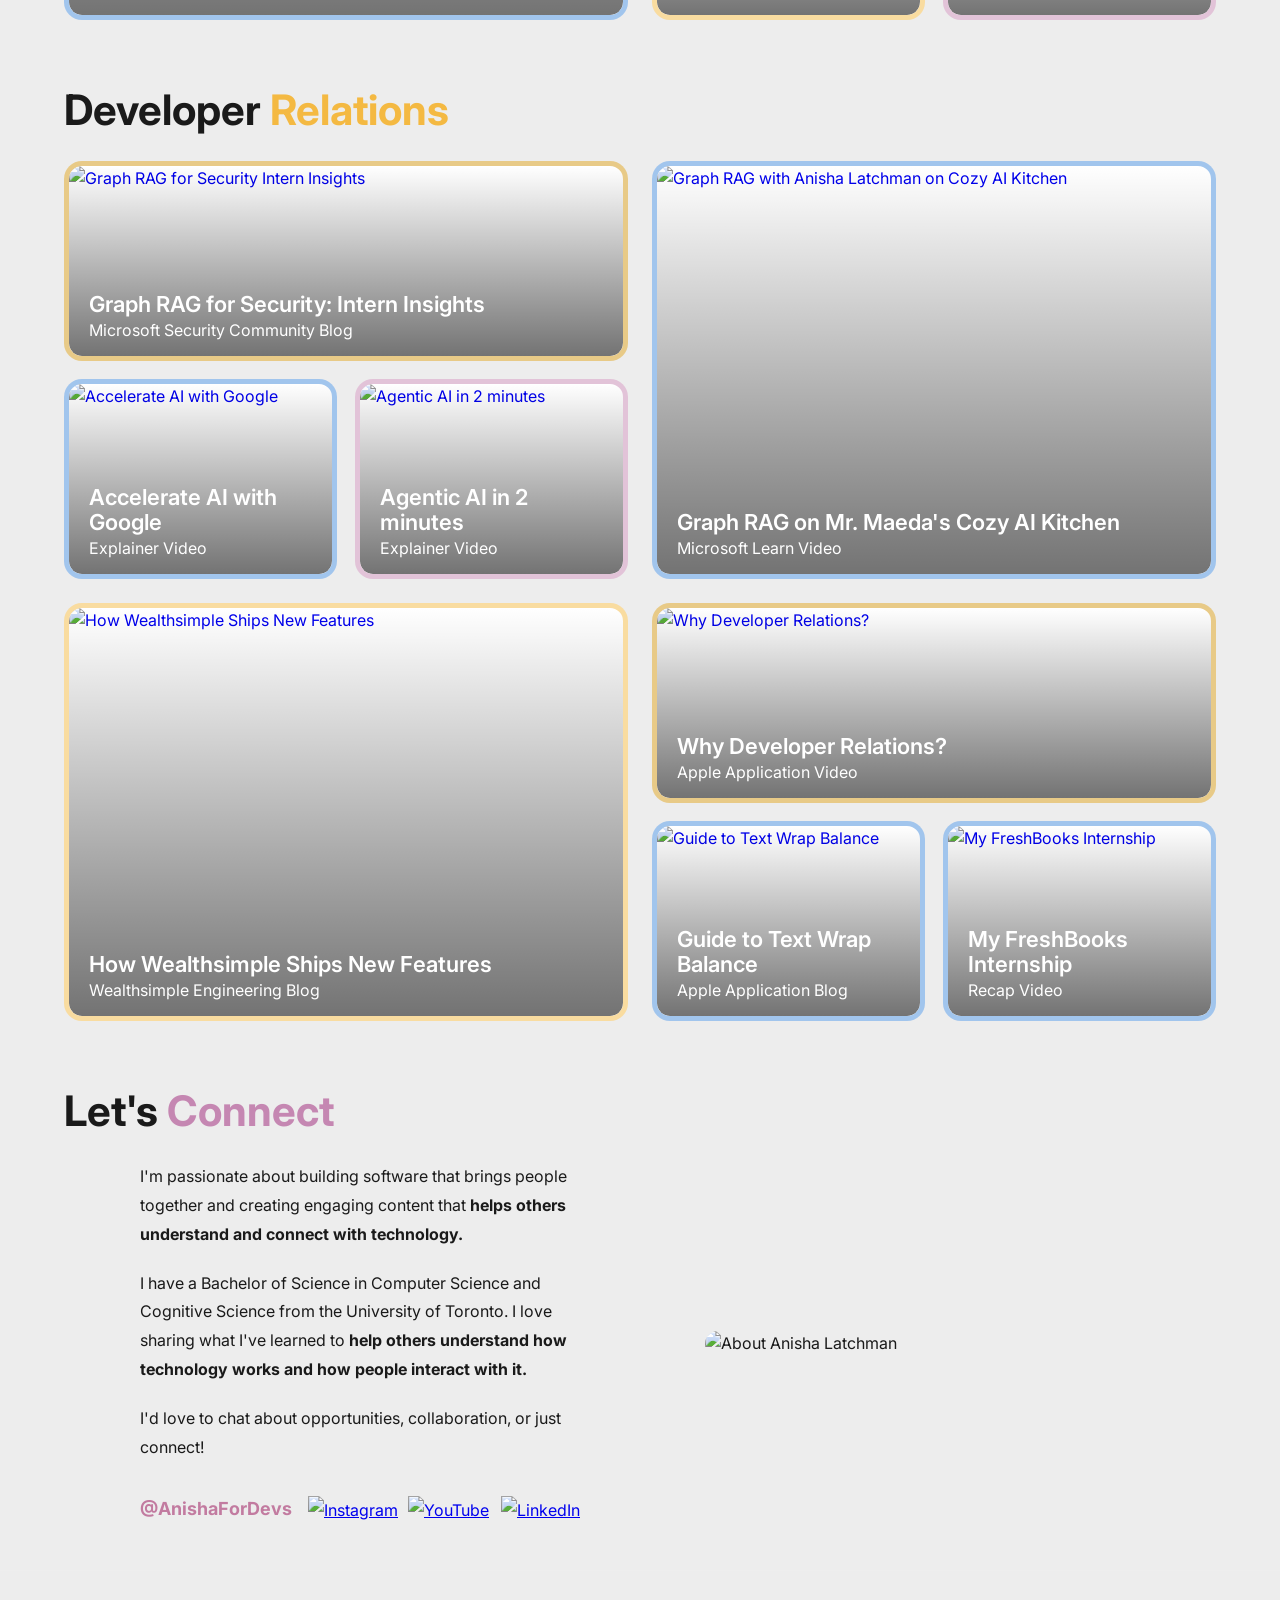
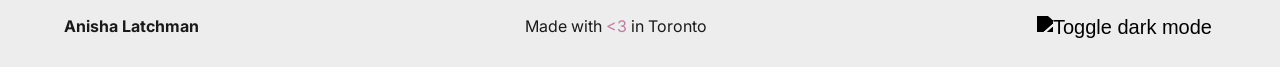
==== commit b3f41d42: "First pass at adding blog section" ====
--- a/index.html
+++ b/index.html
@@ -29,8 +29,16 @@
     <header class="header">
       <div class="container">
         <div class="nav-wrapper">
-          <h1 class="logo">Anisha Latchman</h1>
+          <a class="logo-link" href="./">
+            <img
+              class="logo-mark"
+              src="assets/webclip.png"
+              alt="Anisha Latchman logo"
+            />
+            <h1 class="logo">Anisha Latchman</h1>
+          </a>
           <nav class="nav">
+            <a href="#blog">Blog</a>
             <a href="#engineering">Engineering</a>
             <a href="#devrel">DevRel</a>
             <a href="#connect">Connect</a>
@@ -86,6 +94,40 @@
             />
           </div>
         </div>
+      </div>
+    </section>
+
+    <!-- Blog Section -->
+    <section class="section blog-section" id="blog">
+      <div class="container">
+        <div class="section-heading-row">
+          <div>
+            <h2 class="section-title">Latest writing</h2>
+          </div>
+          <a class="section-link" href="blog/">View all blogs</a>
+        </div>
+
+        <a class="blog-feature-card" href="blog/first-post.html">
+          <div class="blog-feature-copy">
+            <h3>Your First Blog Post</h3>
+            <p class="blog-summary">
+              A starter template for your first post. Replace the placeholder
+              copy with your own story, lesson, tutorial, or project recap.
+            </p>
+            <div class="blog-meta">
+              <span>Draft boilerplate</span>
+              <span>5 min read</span>
+              <span>May 2026</span>
+            </div>
+          </div>
+
+          <div class="blog-thumbnail blog-thumbnail-feature">
+            <img
+              src="assets/IndoCarribbeanBlog.jpg"
+              alt="Thumbnail for Your First Blog Post"
+            />
+          </div>
+        </a>
       </div>
     </section>
 
@@ -438,6 +480,11 @@
       const sunIconFooter =
         themeToggleFooter?.querySelector(".icon-sun-footer");
 
+      const savedTheme = localStorage.getItem("theme");
+      if (savedTheme === "dark") {
+        document.body.classList.add("dark-mode");
+      }
+
       function updateThemeIcons() {
         const isDark = document.body.classList.contains("dark-mode");
         // Show moon in light mode, sun in dark mode
@@ -449,18 +496,22 @@
           sunIconFooter.style.display = isDark ? "inline" : "none";
       }
 
+      function setTheme(isDark) {
+        document.body.classList.toggle("dark-mode", isDark);
+        localStorage.setItem("theme", isDark ? "dark" : "light");
+        updateThemeIcons();
+      }
+
       updateThemeIcons();
 
       if (themeToggle) {
         themeToggle.addEventListener("click", function () {
-          document.body.classList.toggle("dark-mode");
-          updateThemeIcons();
+          setTheme(!document.body.classList.contains("dark-mode"));
         });
       }
       if (themeToggleFooter) {
         themeToggleFooter.addEventListener("click", function () {
-          document.body.classList.toggle("dark-mode");
-          updateThemeIcons();
+          setTheme(!document.body.classList.contains("dark-mode"));
         });
       }
       document.addEventListener("DOMContentLoaded", updateThemeIcons);
--- a/styles.css
+++ b/styles.css
@@ -21,7 +21,7 @@
 body.dark-mode {
   --primary-bg: #2a2a2a;
   --secondary-bg: #1e1e1e;
-  --card-bg: #2d2d2d;
+  --card-bg: #2a2a2a;
   --text-primary: #ffffff;
   --text-secondary: #e8e4e1;
 }
@@ -45,6 +45,16 @@
     color 0.3s ease;
 }
 
+body.dark-mode .nav a,
+body.dark-mode .nav a:hover {
+  color: #ffffff !important;
+}
+
+body.dark-mode .logo,
+body.dark-mode .logo-link {
+  color: #ffffff;
+}
+
 .container {
   max-width: 1200px;
   margin: 0 auto;
@@ -74,6 +84,21 @@
   padding: 0 12px;
 }
 
+.logo-link {
+  display: inline-flex;
+  align-items: center;
+  gap: 10px;
+  color: inherit;
+  text-decoration: none;
+}
+
+.logo-mark {
+  width: 30px;
+  height: 30px;
+  border-radius: 8px;
+  display: block;
+}
+
 .nav {
   display: flex;
   align-items: center;
@@ -175,8 +200,264 @@
 .section-title {
   font-size: 42px;
   font-weight: 700;
-  text-align: center;
+  text-align: left;
   margin-bottom: 18px;
+}
+
+.section-heading-row {
+  display: flex;
+  justify-content: space-between;
+  align-items: flex-end;
+  gap: 24px;
+  margin-bottom: 24px;
+}
+
+.section-heading-row .section-title {
+  text-align: left;
+  margin-bottom: 0;
+}
+
+.blog-kicker,
+.blog-card-label {
+  font-size: 13px;
+  font-weight: 700;
+  letter-spacing: 0.04em;
+}
+
+.section-link,
+.blog-text-link {
+  color: var(--text-primary);
+  text-decoration: none;
+  font-weight: 700;
+  border-bottom: 2px solid color-mix(in srgb, var(--gradient-blue) 45%, transparent);
+  padding-bottom: 4px;
+}
+
+.section-link:hover,
+.blog-text-link:hover {
+  border-bottom-color: var(--gradient-blue);
+}
+
+.blog-section {
+  padding-bottom: 32px;
+}
+
+.blog-feature-card,
+.blog-list-item,
+.blog-post-shell {
+  border-radius: 20px;
+  border: 1px solid color-mix(in srgb, var(--gradient-blue) 18%, transparent);
+  background: var(--card-bg);
+  overflow: hidden;
+}
+
+.blog-summary {
+  color: var(--text-secondary);
+  font-size: 17px;
+  line-height: 1.75;
+}
+.blog-feature-card {
+  display: flex;
+  flex-direction: row;
+  gap: 0;
+  min-height: 320px;
+  text-decoration: none;
+  color: inherit;
+  align-items: stretch;
+}
+
+.blog-feature-copy {
+  padding: 32px;
+  flex: 1 1 0;
+  display: flex;
+  flex-direction: column;
+  justify-content: center;
+  background: color-mix(in srgb, var(--gradient-blue) 8%, var(--card-bg));
+}
+
+.blog-feature-copy h3 {
+  font-size: 32px;
+  line-height: 1.1;
+  margin: 12px 0;
+}
+
+.blog-meta {
+  display: flex;
+  flex-wrap: wrap;
+  gap: 12px 18px;
+  margin-top: 18px;
+  color: var(--text-secondary);
+  font-size: 14px;
+}
+
+.blog-thumbnail {
+  min-height: 100%;
+  display: flex;
+  align-items: stretch;
+  justify-content: stretch;
+  border-left: 1px solid color-mix(in srgb, var(--gradient-blue) 18%, transparent);
+  background: linear-gradient(145deg, #243b6b 0%, #4f7dc7 45%, #d29511 100%);
+  overflow: hidden;
+}
+
+.blog-thumbnail img {
+  width: 100%;
+  height: 100%;
+  object-fit: cover;
+  display: block;
+}
+
+.blog-thumbnail-feature {
+  flex: 0 0 42%;
+}
+
+.blog-list-copy {
+  min-width: 0;
+}
+
+.blog-list-item {
+  display: grid;
+  grid-template-columns: 160px minmax(0, 1fr) auto;
+  gap: 24px;
+  padding: 24px;
+  text-decoration: none;
+  color: inherit;
+  transition:
+    transform 0.3s ease,
+    box-shadow 0.3s ease;
+}
+
+.blog-list-section {
+  padding-bottom: 44px;
+}
+
+.blog-list {
+  display: grid;
+  gap: 18px;
+  max-width: 1000px;
+  margin: 0 auto;
+}
+
+.blog-list-item:hover {
+  transform: translateY(-3px);
+  box-shadow: 0 12px 28px rgba(0, 0, 0, 0.12);
+}
+
+.blog-list-item h3 {
+  font-size: 24px;
+  line-height: 1.15;
+  margin: 10px 0 8px;
+}
+
+.blog-list-item p {
+  color: var(--text-secondary);
+  line-height: 1.75;
+}
+
+.blog-list-meta {
+  color: var(--text-secondary);
+  font-size: 14px;
+  white-space: nowrap;
+}
+
+.blog-thumbnail-list {
+  width: 160px;
+  aspect-ratio: 16 / 9;
+  min-height: 0;
+  border-left: 0;
+  border-radius: 14px;
+}
+
+.blog-post-hero {
+  display: flex;
+  flex-direction: column;
+  gap: 24px;
+}
+
+.blog-post-hero-copy {
+  padding-right: 8px;
+}
+
+.blog-thumbnail-post {
+  width: 100%;
+  aspect-ratio: 16 / 9;
+  min-height: 0;
+  border-left: 0;
+  border-radius: 18px;
+}
+
+.blog-archive-page {
+  min-height: 100vh;
+  display: flex;
+  flex-direction: column;
+}
+
+.blog-archive-page .blog-page {
+  flex: 1;
+}
+
+.blog-archive-page .footer {
+  margin-top: auto;
+}
+.blog-thumbnail-post img {
+  aspect-ratio: 16 / 9;
+}
+
+.blog-page {
+  padding: 120px 0 64px;
+}
+
+.blog-post-shell {
+  max-width: 920px;
+  margin: 0 auto;
+  padding: 40px;
+}
+
+.blog-back-link {
+  display: inline-flex;
+  align-items: center;
+  margin-bottom: 28px;
+  color: var(--text-primary);
+  text-decoration: none;
+  font-weight: 700;
+}
+
+.blog-post-hero {
+  padding-bottom: 28px;
+  margin-bottom: 32px;
+  border-bottom: 1px solid color-mix(in srgb, var(--text-secondary) 22%, transparent);
+}
+
+.blog-post-hero h1 {
+  font-size: clamp(38px, 6vw, 60px);
+  line-height: 1.04;
+  margin: 10px 0 14px;
+}
+
+.blog-post-hero p,
+.blog-prose p,
+.blog-prose li {
+  color: var(--text-secondary);
+  line-height: 1.85;
+  font-size: 17px;
+}
+
+.blog-prose {
+  display: grid;
+  gap: 28px;
+}
+
+.blog-prose h2 {
+  font-size: 28px;
+  line-height: 1.15;
+  margin-bottom: 12px;
+}
+
+.blog-placeholder {
+  padding: 18px 20px;
+  border-left: 4px solid var(--gradient-blue);
+  background: color-mix(in srgb, var(--gradient-blue) 10%, transparent);
+  border-radius: 14px;
 }
 
 .highlight-blue {
@@ -554,10 +835,6 @@
     padding: 0px 0px 0px 0px;
   }
 
-  body.dark-mode .logo {
-    color: black;
-  }
-
   .nav {
     gap: 16px;
   }
@@ -594,6 +871,46 @@
     font-size: 32px;
   }
 
+  .section-heading-row {
+    flex-direction: column;
+    align-items: flex-start;
+  }
+
+  .blog-feature-card,
+  .blog-post-hero,
+  .blog-list-item {
+    grid-template-columns: 1fr;
+  }
+
+  .blog-feature-card {
+    flex-direction: column;
+  }
+
+  .blog-feature-copy,
+  .blog-post-shell,
+  .blog-post-hero-copy {
+    padding: 24px;
+  }
+
+  .blog-feature-copy h3 {
+    font-size: 26px;
+  }
+
+  .blog-list-meta {
+    white-space: normal;
+  }
+
+  .blog-thumbnail-feature,
+  .blog-thumbnail-post,
+  .blog-thumbnail-list {
+    min-height: 200px;
+    width: 100%;
+  }
+
+  .blog-page {
+    padding-top: 96px;
+  }
+
   .devrel-grid {
     grid-template-columns: 1fr;
   }
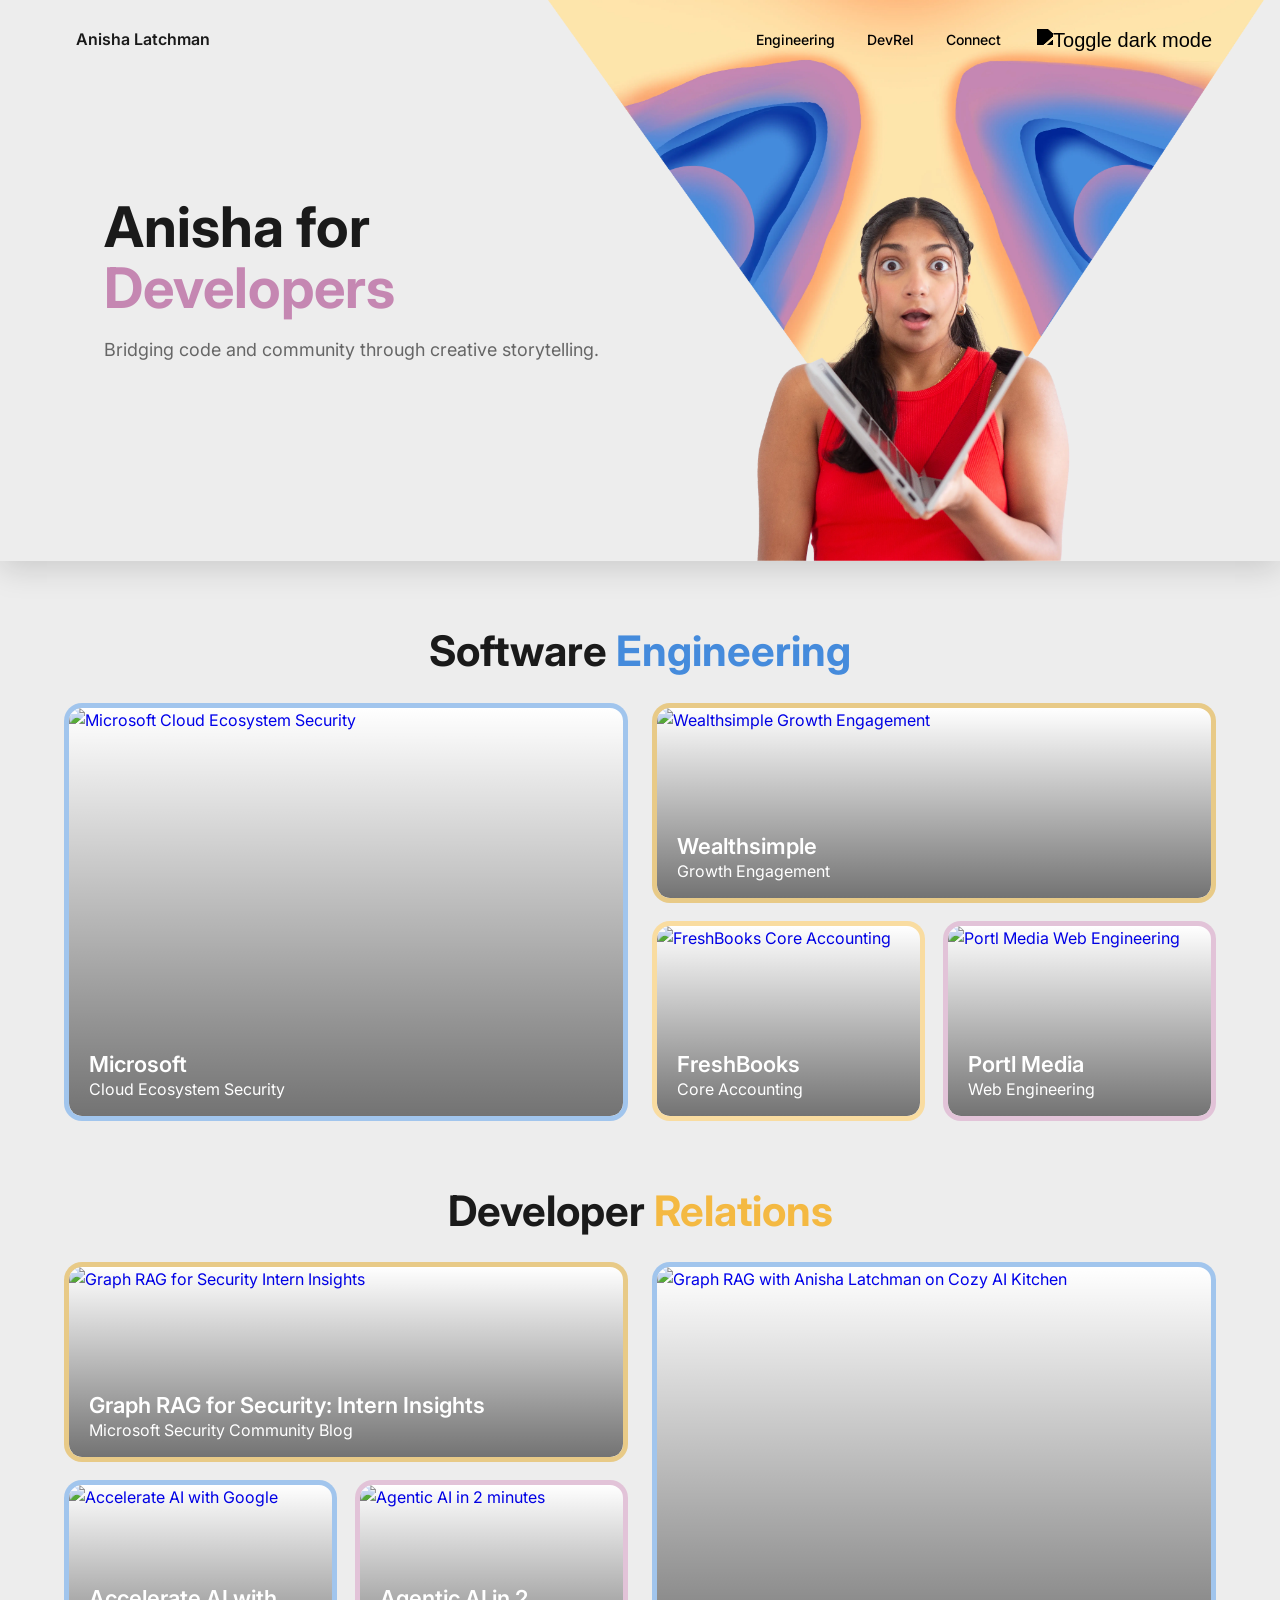
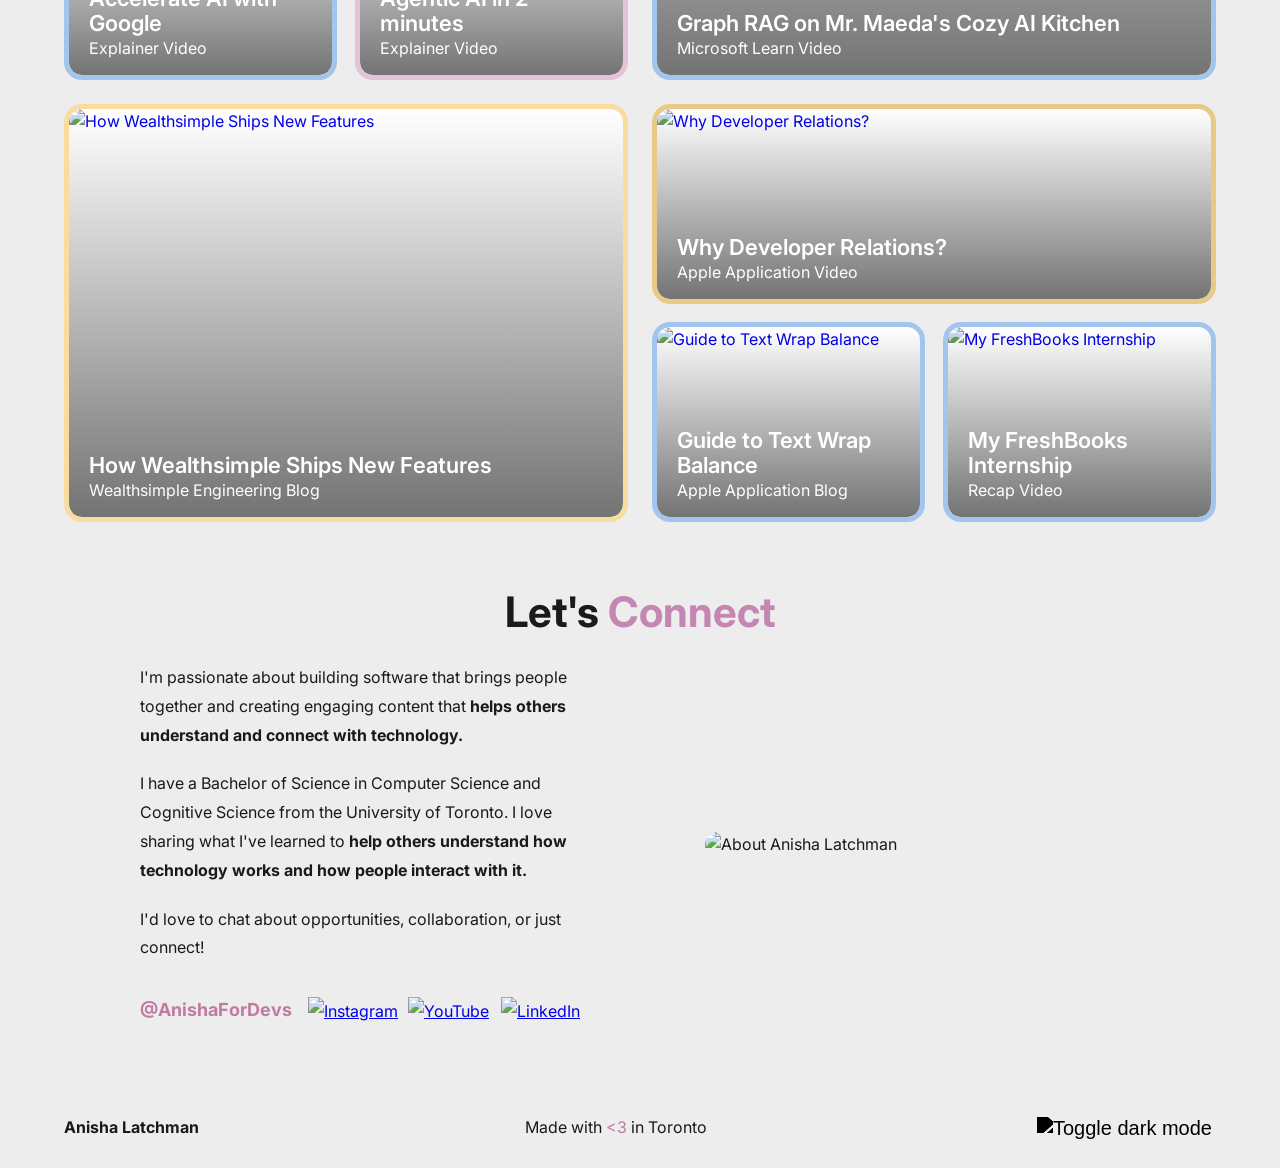
==== commit a15a4cd4: "Revert unfinished blog section" ====
--- a/index.html
+++ b/index.html
@@ -29,16 +29,8 @@
     <header class="header">
       <div class="container">
         <div class="nav-wrapper">
-          <a class="logo-link" href="./">
-            <img
-              class="logo-mark"
-              src="assets/webclip.png"
-              alt="Anisha Latchman logo"
-            />
-            <h1 class="logo">Anisha Latchman</h1>
-          </a>
+          <h1 class="logo">Anisha Latchman</h1>
           <nav class="nav">
-            <a href="#blog">Blog</a>
             <a href="#engineering">Engineering</a>
             <a href="#devrel">DevRel</a>
             <a href="#connect">Connect</a>
@@ -94,40 +86,6 @@
             />
           </div>
         </div>
-      </div>
-    </section>
-
-    <!-- Blog Section -->
-    <section class="section blog-section" id="blog">
-      <div class="container">
-        <div class="section-heading-row">
-          <div>
-            <h2 class="section-title">Latest writing</h2>
-          </div>
-          <a class="section-link" href="blog/">View all blogs</a>
-        </div>
-
-        <a class="blog-feature-card" href="blog/first-post.html">
-          <div class="blog-feature-copy">
-            <h3>Your First Blog Post</h3>
-            <p class="blog-summary">
-              A starter template for your first post. Replace the placeholder
-              copy with your own story, lesson, tutorial, or project recap.
-            </p>
-            <div class="blog-meta">
-              <span>Draft boilerplate</span>
-              <span>5 min read</span>
-              <span>May 2026</span>
-            </div>
-          </div>
-
-          <div class="blog-thumbnail blog-thumbnail-feature">
-            <img
-              src="assets/IndoCarribbeanBlog.jpg"
-              alt="Thumbnail for Your First Blog Post"
-            />
-          </div>
-        </a>
       </div>
     </section>
 
@@ -480,11 +438,6 @@
       const sunIconFooter =
         themeToggleFooter?.querySelector(".icon-sun-footer");
 
-      const savedTheme = localStorage.getItem("theme");
-      if (savedTheme === "dark") {
-        document.body.classList.add("dark-mode");
-      }
-
       function updateThemeIcons() {
         const isDark = document.body.classList.contains("dark-mode");
         // Show moon in light mode, sun in dark mode
@@ -496,22 +449,18 @@
           sunIconFooter.style.display = isDark ? "inline" : "none";
       }
 
-      function setTheme(isDark) {
-        document.body.classList.toggle("dark-mode", isDark);
-        localStorage.setItem("theme", isDark ? "dark" : "light");
-        updateThemeIcons();
-      }
-
       updateThemeIcons();
 
       if (themeToggle) {
         themeToggle.addEventListener("click", function () {
-          setTheme(!document.body.classList.contains("dark-mode"));
+          document.body.classList.toggle("dark-mode");
+          updateThemeIcons();
         });
       }
       if (themeToggleFooter) {
         themeToggleFooter.addEventListener("click", function () {
-          setTheme(!document.body.classList.contains("dark-mode"));
+          document.body.classList.toggle("dark-mode");
+          updateThemeIcons();
         });
       }
       document.addEventListener("DOMContentLoaded", updateThemeIcons);
--- a/styles.css
+++ b/styles.css
@@ -21,7 +21,7 @@
 body.dark-mode {
   --primary-bg: #2a2a2a;
   --secondary-bg: #1e1e1e;
-  --card-bg: #2a2a2a;
+  --card-bg: #2d2d2d;
   --text-primary: #ffffff;
   --text-secondary: #e8e4e1;
 }
@@ -45,16 +45,6 @@
     color 0.3s ease;
 }
 
-body.dark-mode .nav a,
-body.dark-mode .nav a:hover {
-  color: #ffffff !important;
-}
-
-body.dark-mode .logo,
-body.dark-mode .logo-link {
-  color: #ffffff;
-}
-
 .container {
   max-width: 1200px;
   margin: 0 auto;
@@ -84,21 +74,6 @@
   padding: 0 12px;
 }
 
-.logo-link {
-  display: inline-flex;
-  align-items: center;
-  gap: 10px;
-  color: inherit;
-  text-decoration: none;
-}
-
-.logo-mark {
-  width: 30px;
-  height: 30px;
-  border-radius: 8px;
-  display: block;
-}
-
 .nav {
   display: flex;
   align-items: center;
@@ -200,264 +175,8 @@
 .section-title {
   font-size: 42px;
   font-weight: 700;
-  text-align: left;
+  text-align: center;
   margin-bottom: 18px;
-}
-
-.section-heading-row {
-  display: flex;
-  justify-content: space-between;
-  align-items: flex-end;
-  gap: 24px;
-  margin-bottom: 24px;
-}
-
-.section-heading-row .section-title {
-  text-align: left;
-  margin-bottom: 0;
-}
-
-.blog-kicker,
-.blog-card-label {
-  font-size: 13px;
-  font-weight: 700;
-  letter-spacing: 0.04em;
-}
-
-.section-link,
-.blog-text-link {
-  color: var(--text-primary);
-  text-decoration: none;
-  font-weight: 700;
-  border-bottom: 2px solid color-mix(in srgb, var(--gradient-blue) 45%, transparent);
-  padding-bottom: 4px;
-}
-
-.section-link:hover,
-.blog-text-link:hover {
-  border-bottom-color: var(--gradient-blue);
-}
-
-.blog-section {
-  padding-bottom: 32px;
-}
-
-.blog-feature-card,
-.blog-list-item,
-.blog-post-shell {
-  border-radius: 20px;
-  border: 1px solid color-mix(in srgb, var(--gradient-blue) 18%, transparent);
-  background: var(--card-bg);
-  overflow: hidden;
-}
-
-.blog-summary {
-  color: var(--text-secondary);
-  font-size: 17px;
-  line-height: 1.75;
-}
-.blog-feature-card {
-  display: flex;
-  flex-direction: row;
-  gap: 0;
-  min-height: 320px;
-  text-decoration: none;
-  color: inherit;
-  align-items: stretch;
-}
-
-.blog-feature-copy {
-  padding: 32px;
-  flex: 1 1 0;
-  display: flex;
-  flex-direction: column;
-  justify-content: center;
-  background: color-mix(in srgb, var(--gradient-blue) 8%, var(--card-bg));
-}
-
-.blog-feature-copy h3 {
-  font-size: 32px;
-  line-height: 1.1;
-  margin: 12px 0;
-}
-
-.blog-meta {
-  display: flex;
-  flex-wrap: wrap;
-  gap: 12px 18px;
-  margin-top: 18px;
-  color: var(--text-secondary);
-  font-size: 14px;
-}
-
-.blog-thumbnail {
-  min-height: 100%;
-  display: flex;
-  align-items: stretch;
-  justify-content: stretch;
-  border-left: 1px solid color-mix(in srgb, var(--gradient-blue) 18%, transparent);
-  background: linear-gradient(145deg, #243b6b 0%, #4f7dc7 45%, #d29511 100%);
-  overflow: hidden;
-}
-
-.blog-thumbnail img {
-  width: 100%;
-  height: 100%;
-  object-fit: cover;
-  display: block;
-}
-
-.blog-thumbnail-feature {
-  flex: 0 0 42%;
-}
-
-.blog-list-copy {
-  min-width: 0;
-}
-
-.blog-list-item {
-  display: grid;
-  grid-template-columns: 160px minmax(0, 1fr) auto;
-  gap: 24px;
-  padding: 24px;
-  text-decoration: none;
-  color: inherit;
-  transition:
-    transform 0.3s ease,
-    box-shadow 0.3s ease;
-}
-
-.blog-list-section {
-  padding-bottom: 44px;
-}
-
-.blog-list {
-  display: grid;
-  gap: 18px;
-  max-width: 1000px;
-  margin: 0 auto;
-}
-
-.blog-list-item:hover {
-  transform: translateY(-3px);
-  box-shadow: 0 12px 28px rgba(0, 0, 0, 0.12);
-}
-
-.blog-list-item h3 {
-  font-size: 24px;
-  line-height: 1.15;
-  margin: 10px 0 8px;
-}
-
-.blog-list-item p {
-  color: var(--text-secondary);
-  line-height: 1.75;
-}
-
-.blog-list-meta {
-  color: var(--text-secondary);
-  font-size: 14px;
-  white-space: nowrap;
-}
-
-.blog-thumbnail-list {
-  width: 160px;
-  aspect-ratio: 16 / 9;
-  min-height: 0;
-  border-left: 0;
-  border-radius: 14px;
-}
-
-.blog-post-hero {
-  display: flex;
-  flex-direction: column;
-  gap: 24px;
-}
-
-.blog-post-hero-copy {
-  padding-right: 8px;
-}
-
-.blog-thumbnail-post {
-  width: 100%;
-  aspect-ratio: 16 / 9;
-  min-height: 0;
-  border-left: 0;
-  border-radius: 18px;
-}
-
-.blog-archive-page {
-  min-height: 100vh;
-  display: flex;
-  flex-direction: column;
-}
-
-.blog-archive-page .blog-page {
-  flex: 1;
-}
-
-.blog-archive-page .footer {
-  margin-top: auto;
-}
-.blog-thumbnail-post img {
-  aspect-ratio: 16 / 9;
-}
-
-.blog-page {
-  padding: 120px 0 64px;
-}
-
-.blog-post-shell {
-  max-width: 920px;
-  margin: 0 auto;
-  padding: 40px;
-}
-
-.blog-back-link {
-  display: inline-flex;
-  align-items: center;
-  margin-bottom: 28px;
-  color: var(--text-primary);
-  text-decoration: none;
-  font-weight: 700;
-}
-
-.blog-post-hero {
-  padding-bottom: 28px;
-  margin-bottom: 32px;
-  border-bottom: 1px solid color-mix(in srgb, var(--text-secondary) 22%, transparent);
-}
-
-.blog-post-hero h1 {
-  font-size: clamp(38px, 6vw, 60px);
-  line-height: 1.04;
-  margin: 10px 0 14px;
-}
-
-.blog-post-hero p,
-.blog-prose p,
-.blog-prose li {
-  color: var(--text-secondary);
-  line-height: 1.85;
-  font-size: 17px;
-}
-
-.blog-prose {
-  display: grid;
-  gap: 28px;
-}
-
-.blog-prose h2 {
-  font-size: 28px;
-  line-height: 1.15;
-  margin-bottom: 12px;
-}
-
-.blog-placeholder {
-  padding: 18px 20px;
-  border-left: 4px solid var(--gradient-blue);
-  background: color-mix(in srgb, var(--gradient-blue) 10%, transparent);
-  border-radius: 14px;
 }
 
 .highlight-blue {
@@ -835,6 +554,10 @@
     padding: 0px 0px 0px 0px;
   }
 
+  body.dark-mode .logo {
+    color: black;
+  }
+
   .nav {
     gap: 16px;
   }
@@ -871,46 +594,6 @@
     font-size: 32px;
   }
 
-  .section-heading-row {
-    flex-direction: column;
-    align-items: flex-start;
-  }
-
-  .blog-feature-card,
-  .blog-post-hero,
-  .blog-list-item {
-    grid-template-columns: 1fr;
-  }
-
-  .blog-feature-card {
-    flex-direction: column;
-  }
-
-  .blog-feature-copy,
-  .blog-post-shell,
-  .blog-post-hero-copy {
-    padding: 24px;
-  }
-
-  .blog-feature-copy h3 {
-    font-size: 26px;
-  }
-
-  .blog-list-meta {
-    white-space: normal;
-  }
-
-  .blog-thumbnail-feature,
-  .blog-thumbnail-post,
-  .blog-thumbnail-list {
-    min-height: 200px;
-    width: 100%;
-  }
-
-  .blog-page {
-    padding-top: 96px;
-  }
-
   .devrel-grid {
     grid-template-columns: 1fr;
   }
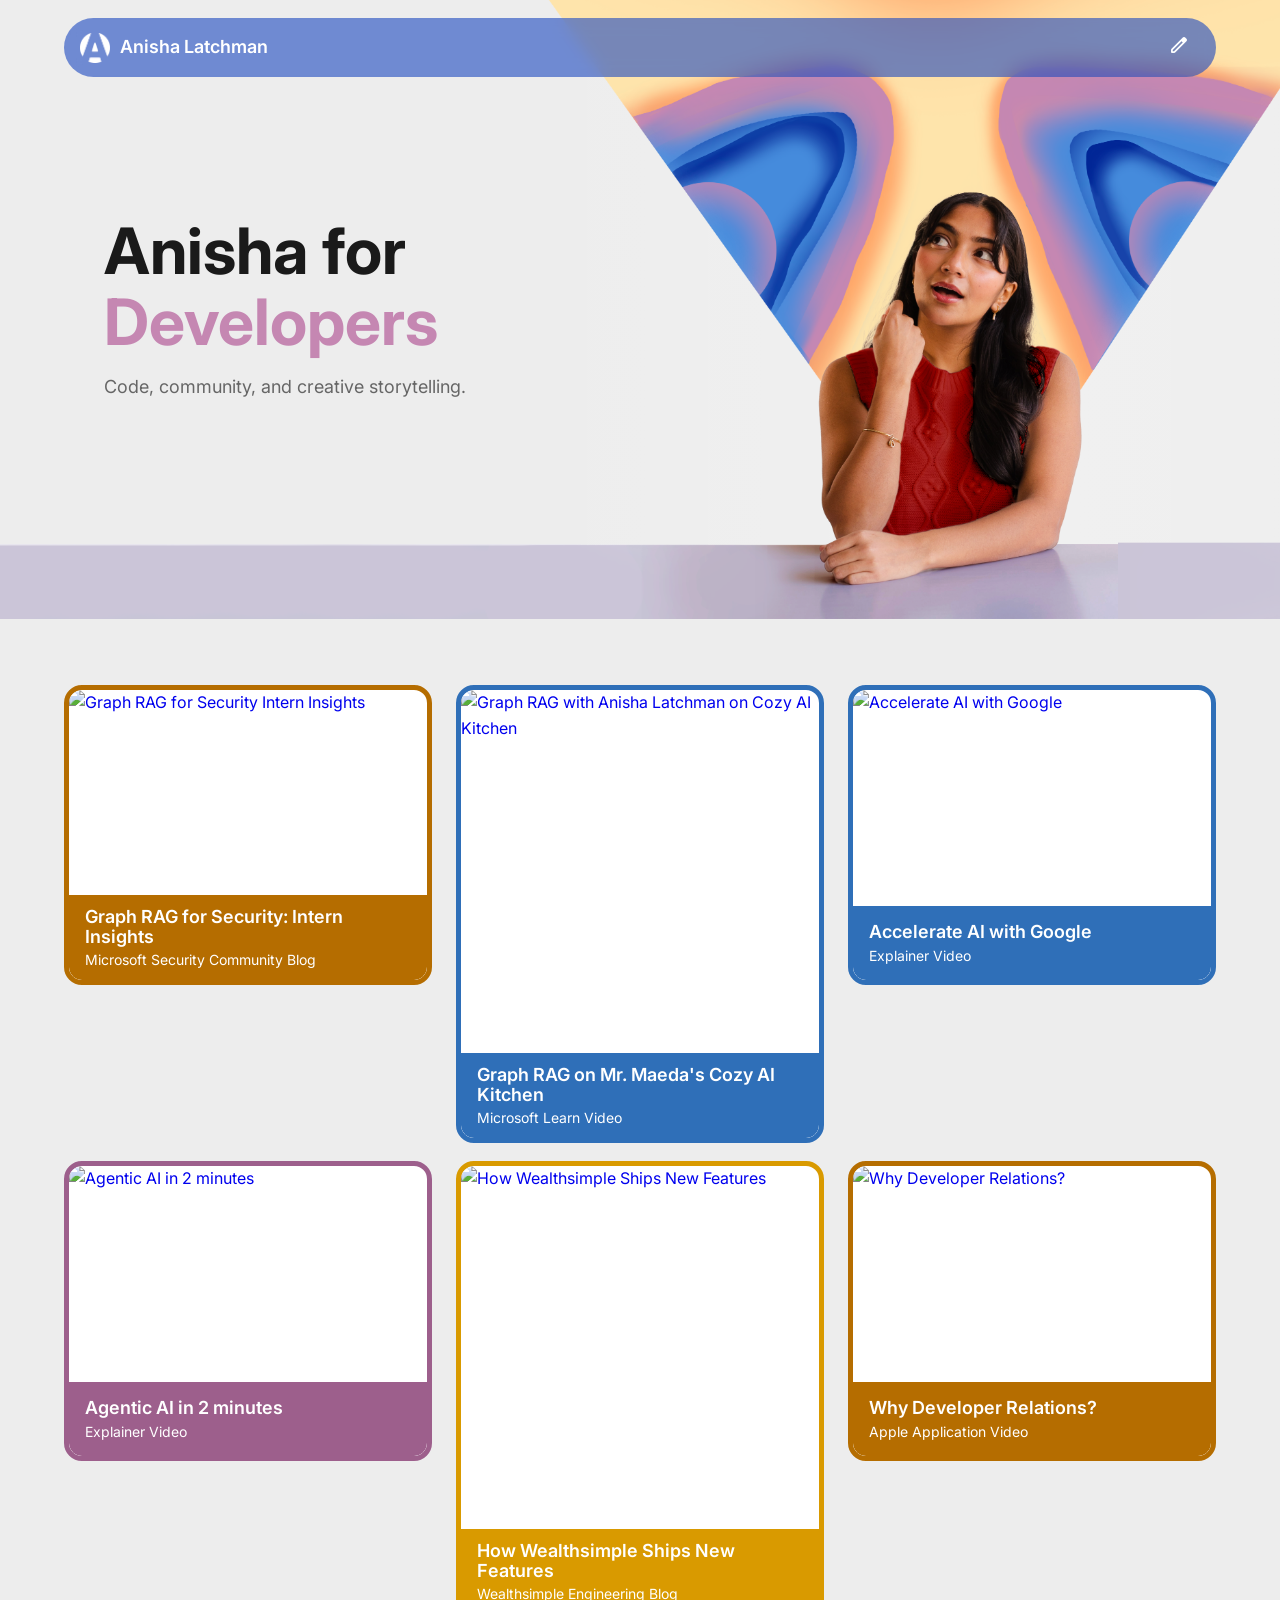
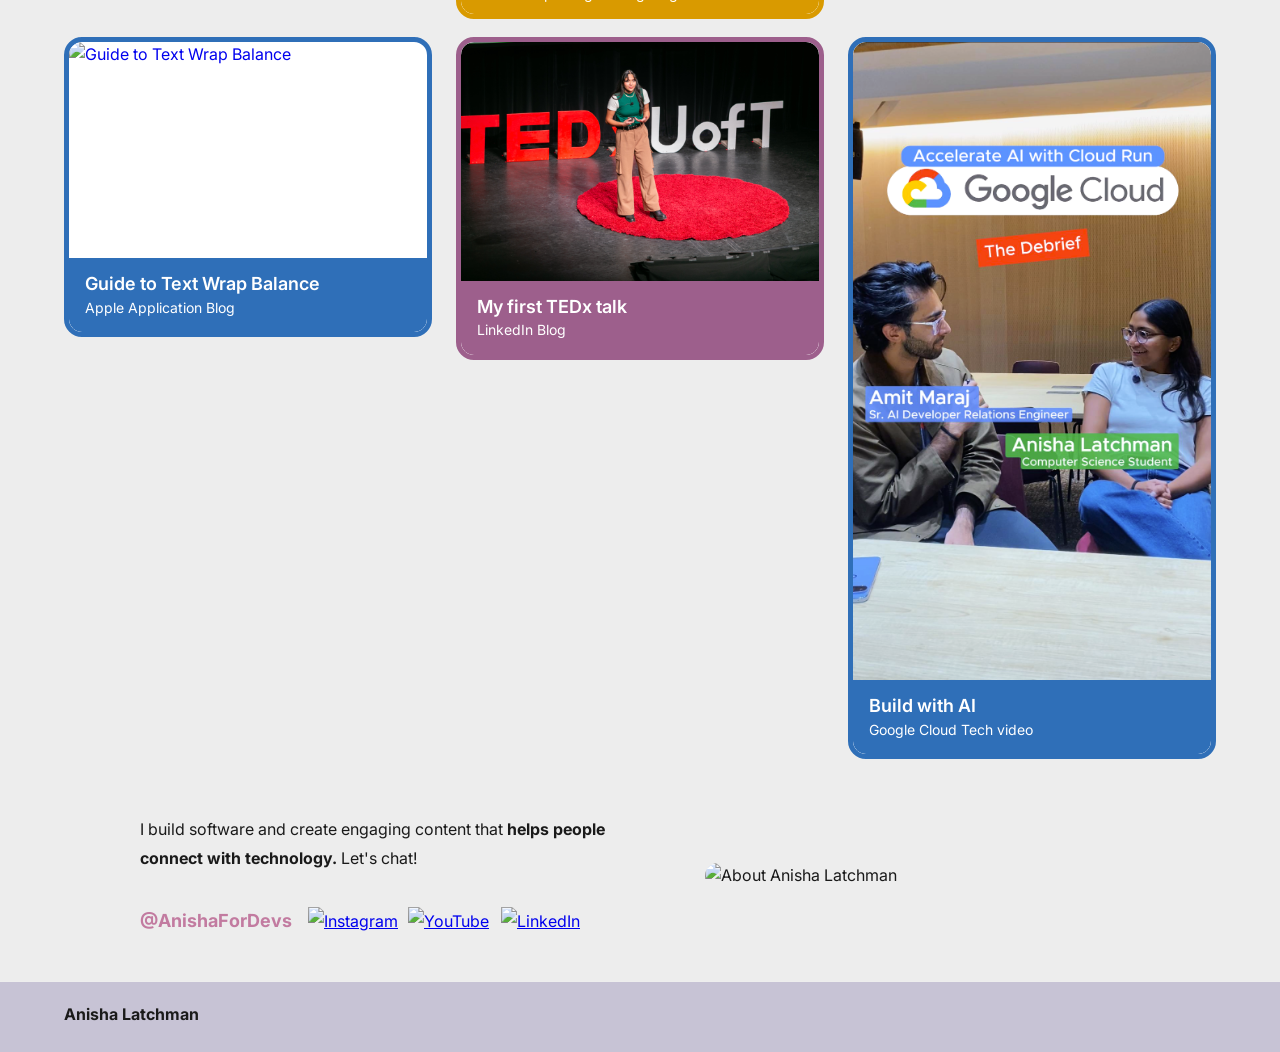
==== commit ac7f47ee: "Update site, mobile and cards cooked rn" ====
--- a/index.html
+++ b/index.html
@@ -8,56 +8,67 @@
       name="description"
       content="Anisha Latchman - Software Engineer & Technical Creator"
     />
-    <link rel="icon" type="image/png" href="/assets/favicon.png?" />
-    <link rel="apple-touch-icon" href="/assets/webclip.png" />
+    <link rel="icon" type="image/png" href="/assets/favicon_white.png" />
+    <link rel="apple-touch-icon" href="/assets/webclip_white.png" />
     <link
       rel="preload"
       as="image"
-      href="assets/AnishaHero.png"
+      href="assets/AnishaHeroNewWide.png"
       fetchpriority="high"
     />
     <link rel="stylesheet" href="styles.css" />
     <link rel="preconnect" href="https://fonts.googleapis.com" />
     <link rel="preconnect" href="https://fonts.gstatic.com" crossorigin />
     <link
+      href="https://fonts.googleapis.com/css2?family=Material+Symbols+Rounded:opsz,wght,FILL,GRAD@20..48,400,0,0"
+      rel="stylesheet"
+    />
+    <link
       href="https://fonts.googleapis.com/css2?family=Inter:wght@400;700;900&display=swap"
       rel="stylesheet"
     />
   </head>
   <body>
+    <canvas class="drawing-canvas" aria-hidden="true"></canvas>
     <!-- Header -->
     <header class="header">
       <div class="container">
         <div class="nav-wrapper">
-          <h1 class="logo">Anisha Latchman</h1>
+          <a class="logo-link" href="./">
+            <img
+              class="logo-mark"
+              src="assets/webclip_white.png"
+              alt="Anisha Latchman logo"
+            />
+            <h1 class="logo">Anisha Latchman</h1>
+          </a>
           <nav class="nav">
-            <a href="#engineering">Engineering</a>
-            <a href="#devrel">DevRel</a>
-            <a href="#connect">Connect</a>
-            <button class="theme-toggle" aria-label="Toggle theme">
-              <img
-                src="assets/Moon Icon.svg"
-                alt="Toggle dark mode"
-                class="icon-moon"
-                style="
-                  height: 20px;
-                  width: 20px;
-                  vertical-align: middle;
-                  display: none;
-                "
-              />
-              <img
-                src="assets/Sun Icon.svg"
-                alt="Toggle light mode"
-                class="icon-sun"
-                style="
-                  height: 20px;
-                  width: 20px;
-                  vertical-align: middle;
-                  display: none;
-                "
-              />
+            <button class="theme-toggle" aria-label="Enter drawing mode">
+              <span class="material-symbols-rounded icon-pencil" aria-hidden="true">edit</span>
+              <span class="material-symbols-rounded icon-eraser" aria-hidden="true">ink_eraser</span>
             </button>
+            <div class="drawing-colors" aria-label="Drawing colors">
+              <button
+                class="color-swatch color-swatch-purple is-selected"
+                data-color="--pen-purple"
+                aria-label="Use purple ink"
+              ></button>
+              <button
+                class="color-swatch color-swatch-orange"
+                data-color="--pen-orange"
+                aria-label="Use orange ink"
+              ></button>
+              <button
+                class="color-swatch color-swatch-yellow"
+                data-color="--pen-yellow"
+                aria-label="Use yellow ink"
+              ></button>
+              <button
+                class="color-swatch color-swatch-blue"
+                data-color="--pen-blue"
+                aria-label="Use blue ink"
+              ></button>
+            </div>
           </nav>
         </div>
       </div>
@@ -70,15 +81,15 @@
           <div class="hero-text">
             <h2>
               Anisha for<br />
-              <span class="word-cycle"></span>
+              <span class="hero-developer-text">Developers</span>
             </h2>
             <p class="hero-subtitle">
-              Bridging code and community through creative storytelling.
+              Code, community, and creative storytelling.
             </p>
           </div>
           <div class="hero-image">
             <img
-              src="assets/AnishaHero.webp"
+              src="assets/AnishaHeroNewWide.png"
               alt="Anisha Latchman Hero"
               width="800"
               height="800"
@@ -89,87 +100,11 @@
       </div>
     </section>
 
-    <!-- Software Engineering Section -->
-    <section class="section engineering-section" id="engineering">
-      <div class="container">
-        <h2 class="section-title">
-          Software <span class="highlight-blue">Engineering</span>
-        </h2>
-        <div class="projects-flex">
-          <!-- Large card on the left -->
-          <a
-            href="https://www.microsoft.com/en-us/security/blog/2025/07/22/microsoft-sentinel-data-lake-unify-signals-cut-costs-and-power-agentic-ai/"
-            target="_blank"
-          >
-            <div class="project-card large overlay-blue">
-              <img
-                src="assets/Microsoft.png"
-                alt="Microsoft Cloud Ecosystem Security"
-              />
-              <div class="card-content">
-                <h3>Microsoft</h3>
-                <p>Cloud Ecosystem Security</p>
-              </div>
-            </div>
-          </a>
-          <!-- Medium card on the right -->
-          <a
-            href="https://www.wealthsimple.com/en-ca/referrals"
-            target="_blank"
-          >
-            <div class="project-card medium overlay-orange">
-              <img
-                src="assets/Wealthsimple.png"
-                alt="Wealthsimple Growth Engagement"
-              />
-              <div class="card-content">
-                <h3>Wealthsimple</h3>
-                <p>Growth Engagement</p>
-              </div>
-            </div>
-          </a>
-          <!-- Small cards beneath medium card -->
-          <div class="project-small-row">
-            <a
-              href="https://www.freshbooks.com/payroll-software"
-              target="_blank"
-            >
-              <div class="project-card small overlay-yellow">
-                <img
-                  src="assets/FreshBooks.png"
-                  alt="FreshBooks Core Accounting"
-                />
-                <div class="card-content">
-                  <h3>FreshBooks</h3>
-                  <p>Core Accounting</p>
-                </div>
-              </div>
-            </a>
-            <a href="https://www.portlmedia.com/" target="_blank">
-              <div class="project-card small overlay-purple">
-                <img
-                  src="assets/Portl Media.png"
-                  alt="Portl Media Web Engineering"
-                />
-                <div class="card-content">
-                  <h3>Portl Media</h3>
-                  <p>Web Engineering</p>
-                </div>
-              </div>
-            </a>
-          </div>
-        </div>
-      </div>
-    </section>
-
     <!-- Developer Relations Section -->
     <section class="section devrel-section" id="devrel">
       <div class="container">
-        <h2 class="section-title">
-          Developer <span class="highlight-yellow">Relations</span>
-        </h2>
         <!-- First Set (Flipped Layout) -->
-        <div class="projects-flex" style="margin-bottom: 24px">
+        <div class="projects-flex">
           <!-- Medium card on the left -->
           <a
             href="https://techcommunity.microsoft.com/blog/microsoft-security-blog/graph-rag-for-security-insights-from-a-microsoft-intern/4437624"
@@ -205,7 +140,7 @@
               href="https://www.linkedin.com/feed/update/urn:li:activity:7377016147201765376/"
               target="_blank"
             >
-              <div class="project-card small overlay-blue">
+              <div class="project-card medium overlay-blue">
                 <img
                   src="assets/Accelerate AI with Google.png"
                   alt="Accelerate AI with Google"
@@ -220,7 +155,7 @@
               href="https://www.linkedin.com/feed/update/urn:li:activity:7311598719462719488/"
               target="_blank"
             >
-              <div class="project-card small overlay-purple">
+              <div class="project-card medium overlay-purple">
                 <img
                   src="assets/Agentic AI in 2 minutes.png"
                   alt="Agentic AI in 2 minutes"
@@ -235,7 +170,7 @@
         </div>
 
         <!-- Second Set (Original Layout) -->
-        <div class="projects-flex" style="margin-top: 24px">
+        <div class="projects-flex">
           <!-- Large card on the left -->
           <a
             href="https://engineering.wealthsimple.com/how-wealthsimple-ships-new-features"
@@ -271,7 +206,7 @@
               href="https://anishalatchman.github.io/devs-guide/"
               target="_blank"
             >
-              <div class="project-card small overlay-blue">
+              <div class="project-card medium overlay-blue">
                 <img
                   src="assets/Text Wrap Balance Blog.png"
                   alt="Guide to Text Wrap Balance"
@@ -283,17 +218,32 @@
               </div>
             </a>
             <a
-              href="https://www.youtube.com/watch?v=VXwD-ZAYirM"
+              href="https://www.linkedin.com/pulse/everything-went-right-wrong-my-first-tedx-talk-anisha-latchman-y1bpc/"
               target="_blank"
             >
-              <div class="project-card small overlay-blue">
-                <img
-                  src="assets/My FreshBooks Internship.jfif"
-                  alt="My FreshBooks Internship"
+              <div class="project-card medium overlay-purple">
+                <img
+                  src="assets/AnishaLatchmanTEDxTalk.jpg"
+                  alt="Anisha Latchman's first TEDx talk"
                 />
                 <div class="card-content">
-                  <h3>My FreshBooks Internship</h3>
-                  <p>Recap Video</p>
+                  <h3>My first TEDx talk</h3>
+                  <p>LinkedIn Blog</p>
+                </div>
+              </div>
+            </a>
+            <a
+              href="https://www.youtube.com/shorts/R4nePSWwB_U"
+              target="_blank"
+            >
+              <div class="project-card medium overlay-blue">
+                <img
+                  src="assets/AI_Debrief.png"
+                  alt="Build with AI Google Cloud Tech video"
+                />
+                <div class="card-content">
+                  <h3>Build with AI</h3>
+                  <p>Google Cloud Tech video</p>
                 </div>
               </div>
             </a>
@@ -305,30 +255,14 @@
     <!-- Connect Section -->
     <section class="section about-section" id="connect">
       <div class="container">
-        <h2 class="section-title">
-          Let's <span class="highlight-purple">Connect</span>
-        </h2>
         <div class="about-content">
           <div class="about-text">
             <p>
-              I'm passionate about building software that brings people together
-              and creating engaging content that
+              I build software and create engaging content that
               <strong>
-                helps others understand and connect with technology.
+                helps people connect with technology.
               </strong>
-            </p>
-            <p>
-              I have a Bachelor of Science in Computer Science and Cognitive
-              Science from the University of Toronto. I love sharing what I've
-              learned to
-              <strong>
-                help others understand how technology works and how people
-                interact with it.
-              </strong>
-            </p>
-            <p>
-              I'd love to chat about opportunities, collaboration, or just
-              connect!
+              Let's chat!
             </p>
             <div
               class="about-social"
@@ -393,86 +327,117 @@
         "
       >
         <span style="font-weight: 700">Anisha Latchman</span>
-        <span
-          >Made with <span class="heart" style="color: #c27ba0">&lt;3</span> in
-          Toronto</span
-        >
-        <div class="footer-switch">
-          <button class="theme-toggle-footer" aria-label="Toggle theme">
-            <img
-              src="assets/Moon Icon.svg"
-              alt="Toggle dark mode"
-              class="icon-moon-footer"
-              style="
-                height: 20px;
-                width: 20px;
-                vertical-align: middle;
-                display: none;
-              "
-            />
-            <img
-              src="assets/Sun Icon.svg"
-              alt="Toggle light mode"
-              class="icon-sun-footer"
-              style="
-                height: 20px;
-                width: 20px;
-                vertical-align: middle;
-                display: none;
-              "
-            />
-          </button>
-        </div>
       </div>
     </footer>
 
     <script>
-      // Theme toggle logic for header
-      const themeToggle = document.querySelector(".theme-toggle");
-      const moonIcon = themeToggle?.querySelector(".icon-moon");
-      const sunIcon = themeToggle?.querySelector(".icon-sun");
-      // Theme toggle logic for footer
-      const themeToggleFooter = document.querySelector(".theme-toggle-footer");
-      const moonIconFooter =
-        themeToggleFooter?.querySelector(".icon-moon-footer");
-      const sunIconFooter =
-        themeToggleFooter?.querySelector(".icon-sun-footer");
-
-      function updateThemeIcons() {
-        const isDark = document.body.classList.contains("dark-mode");
-        // Show moon in light mode, sun in dark mode
-        if (moonIcon) moonIcon.style.display = isDark ? "none" : "inline";
-        if (sunIcon) sunIcon.style.display = isDark ? "inline" : "none";
-        if (moonIconFooter)
-          moonIconFooter.style.display = isDark ? "none" : "inline";
-        if (sunIconFooter)
-          sunIconFooter.style.display = isDark ? "inline" : "none";
+      const drawingCanvas = document.querySelector(".drawing-canvas");
+      const drawingContext = drawingCanvas.getContext("2d");
+      const drawingToggle = document.querySelector(".theme-toggle");
+      const colorSwatches = document.querySelectorAll(".color-swatch");
+      let isDrawing = false;
+      let drawingMode = false;
+      let pixelRatio = window.devicePixelRatio || 1;
+
+      function resizeDrawingCanvas() {
+        const oldWidth = drawingCanvas.width / pixelRatio;
+        const oldHeight = drawingCanvas.height / pixelRatio;
+        const previousCanvas = document.createElement("canvas");
+        previousCanvas.width = drawingCanvas.width;
+        previousCanvas.height = drawingCanvas.height;
+        if (previousCanvas.width && previousCanvas.height) {
+          previousCanvas
+            .getContext("2d")
+            .drawImage(drawingCanvas, 0, 0);
+        }
+
+        pixelRatio = window.devicePixelRatio || 1;
+        const pageWidth = Math.max(
+          document.documentElement.scrollWidth,
+          window.innerWidth,
+        );
+        const pageHeight = Math.max(
+          document.documentElement.scrollHeight,
+          window.innerHeight,
+        );
+        drawingCanvas.width = pageWidth * pixelRatio;
+        drawingCanvas.height = pageHeight * pixelRatio;
+        drawingCanvas.style.width = `${pageWidth}px`;
+        drawingCanvas.style.height = `${pageHeight}px`;
+        drawingContext.setTransform(1, 0, 0, 1, 0, 0);
+        drawingContext.scale(pixelRatio, pixelRatio);
+        if (oldWidth && oldHeight) {
+          drawingContext.drawImage(previousCanvas, 0, 0, oldWidth, oldHeight);
+        }
+        drawingContext.lineCap = "round";
+        drawingContext.lineJoin = "round";
+        drawingContext.lineWidth = 5;
+        drawingContext.strokeStyle = getComputedStyle(document.documentElement)
+          .getPropertyValue("--pen-purple")
+          .trim();
       }
 
-      updateThemeIcons();
-
-      if (themeToggle) {
-        themeToggle.addEventListener("click", function () {
-          document.body.classList.toggle("dark-mode");
-          updateThemeIcons();
+      function setDrawingMode(isActive) {
+        drawingMode = isActive;
+        drawingCanvas.classList.toggle("is-active", isActive);
+        document.body.classList.toggle("drawing-mode", isActive);
+        drawingToggle.setAttribute(
+          "aria-label",
+          isActive ? "Exit drawing mode" : "Enter drawing mode",
+        );
+      }
+
+      function getPointerPosition(event) {
+        return { x: event.clientX + window.scrollX, y: event.clientY + window.scrollY };
+      }
+
+      drawingCanvas.addEventListener("pointerdown", (event) => {
+        if (!drawingMode) return;
+        isDrawing = true;
+        drawingCanvas.setPointerCapture(event.pointerId);
+        const { x, y } = getPointerPosition(event);
+        drawingContext.beginPath();
+        drawingContext.moveTo(x, y);
+      });
+
+      drawingCanvas.addEventListener("pointermove", (event) => {
+        if (!isDrawing) return;
+        const { x, y } = getPointerPosition(event);
+        drawingContext.lineTo(x, y);
+        drawingContext.stroke();
+      });
+
+      drawingCanvas.addEventListener("pointerup", () => {
+        isDrawing = false;
+        drawingContext.closePath();
+      });
+
+      drawingToggle.addEventListener("click", () => {
+        if (drawingMode) {
+          drawingContext.clearRect(
+            0,
+            0,
+            drawingCanvas.width / pixelRatio,
+            drawingCanvas.height / pixelRatio,
+          );
+          setDrawingMode(false);
+          return;
+        }
+        setDrawingMode(true);
+      });
+
+      colorSwatches.forEach((swatch) => {
+        swatch.addEventListener("click", () => {
+          drawingContext.strokeStyle = getComputedStyle(document.documentElement)
+            .getPropertyValue(swatch.dataset.color)
+            .trim();
+          colorSwatches.forEach((item) => item.classList.remove("is-selected"));
+          swatch.classList.add("is-selected");
         });
-      }
-      if (themeToggleFooter) {
-        themeToggleFooter.addEventListener("click", function () {
-          document.body.classList.toggle("dark-mode");
-          updateThemeIcons();
-        });
-      }
-      document.addEventListener("DOMContentLoaded", updateThemeIcons);
-      // Header scroll effect
-      const header = document.querySelector(".header");
-      window.addEventListener("scroll", function () {
-        if (window.scrollY > 10) {
-          header.classList.add("scrolled");
-        } else {
-          header.classList.remove("scrolled");
-        }
       });
+
+      window.addEventListener("resize", resizeDrawingCanvas);
+      resizeDrawingCanvas();
     </script>
   </body>
 </html>
--- a/styles.css
+++ b/styles.css
@@ -15,15 +15,10 @@
   --gradient-blue: #458bdc;
   --gradient-yellow: #f4b942;
   --gradient-orange: #d29511;
-}
-
-/* Dark Mode Colors */
-body.dark-mode {
-  --primary-bg: #2a2a2a;
-  --secondary-bg: #1e1e1e;
-  --card-bg: #2d2d2d;
-  --text-primary: #ffffff;
-  --text-secondary: #e8e4e1;
+  --pen-blue: #2f6fb8;
+  --pen-purple: #9d5f8c;
+  --pen-yellow: #d99a00;
+  --pen-orange: #b56d00;
 }
 
 body {
@@ -40,9 +35,23 @@
   background-color: var(--primary-bg);
   color: var(--text-primary);
   line-height: 1.6;
-  transition:
-    background-color 0.3s ease,
-    color 0.3s ease;
+}
+
+.drawing-canvas {
+  position: absolute;
+  top: 0;
+  left: 0;
+  z-index: 90;
+  pointer-events: none;
+}
+
+.drawing-canvas.is-active {
+  pointer-events: auto;
+}
+
+body.drawing-mode,
+body.drawing-mode .drawing-canvas {
+  cursor: url("assets/empty-circle-cursor.svg") 8 8, crosshair;
 }
 
 .container {
@@ -53,11 +62,12 @@
 
 /* Header */
 .header {
-  padding: 24px 0;
-  position: absolute;
+  padding: 18px 0;
+  position: sticky;
   top: 0;
   left: 0;
   width: 100%;
+  margin-bottom: -86px;
   z-index: 100;
 }
 
@@ -65,48 +75,119 @@
   display: flex;
   justify-content: space-between;
   align-items: center;
+  background: rgba(28, 72, 192, 0.6);
+  border-radius: 999px;
+  padding: 10px 16px;
+  backdrop-filter: blur(8px);
 }
 
 .logo {
   font-weight: 600;
-  font-size: 16px;
-  color: var(--text-primary);
-  padding: 0 12px;
+  font-size: 18px;
+  color: #ffffff;
+  padding: 0;
+}
+
+.logo-link {
+  display: inline-flex;
+  align-items: center;
+  gap: 10px;
+  color: inherit;
+  text-decoration: none;
+}
+
+.logo-mark {
+  width: 30px;
+  height: 30px;
+  border-radius: 8px;
+  display: block;
 }
 
 .nav {
   display: flex;
   align-items: center;
-  gap: 32px;
-}
-
-.nav a {
-  text-decoration: none;
-  color: #000 !important;
-  font-size: 14px;
-  font-weight: 500;
-  transition: color 0.3s;
-}
-
-.nav a:hover {
-  color: #222 !important;
+  gap: 10px;
 }
 
 .theme-toggle {
-  background: none;
+  background: transparent;
   border: none;
+  border-radius: 999px;
   font-size: 20px;
   cursor: pointer;
-  padding: 4px;
+  padding: 6px 10px;
   transition: transform 0.3s ease;
+}
+
+.icon-eraser {
+  display: none;
+}
+
+.theme-toggle .material-symbols-rounded {
+  display: inline-block;
+  font-size: 22px;
+  line-height: 1;
+  color: #ffffff;
+}
+
+.theme-toggle .icon-eraser {
+  display: none;
+}
+
+body.drawing-mode .icon-pencil {
+  display: none;
+}
+
+body.drawing-mode .icon-eraser {
+  display: inline-block;
+}
+
+body.drawing-mode .theme-toggle .icon-eraser {
+  display: inline-block;
+}
+
+.drawing-colors {
+  display: none;
+  align-items: center;
+  gap: 6px;
+}
+
+body.drawing-mode .drawing-colors {
+  display: flex;
+}
+
+.color-swatch {
+  width: 14px;
+  height: 14px;
+  padding: 0;
+  border: 2px solid #ffffff;
+  border-radius: 50%;
+  cursor: pointer;
+  box-shadow: 0 0 0 1px rgba(0, 0, 0, 0.25);
+}
+
+.color-swatch-orange {
+  background: var(--pen-orange);
+}
+
+.color-swatch-yellow {
+  background: var(--pen-yellow);
+}
+
+.color-swatch-purple {
+  background: var(--pen-purple);
+}
+
+.color-swatch-blue {
+  background: var(--pen-blue);
+}
+
+.color-swatch.is-selected {
+  transform: scale(1.2);
 }
 
 .theme-toggle:hover {
   transform: scale(1.1);
-}
-
-.theme-toggle .icon-sun {
-  filter: invert(0) brightness(0) saturate(100%) !important;
 }
 
 /* Hero Section */
@@ -115,7 +196,7 @@
   background-color: var(--primary-bg);
   position: relative;
   overflow: hidden;
-  box-shadow: 0 8px 30px 0 rgba(0, 0, 0, 0.15);
+  transform: translateY(-10px);
 }
 
 .hero-content {
@@ -126,7 +207,7 @@
 }
 
 .hero-text h2 {
-  font-size: 56px;
+  font-size: 64px;
   font-weight: 700;
   line-height: 1.1;
   margin-bottom: 16px;
@@ -143,23 +224,35 @@
   font-size: 18px;
   color: var(--text-secondary);
   margin-top: 16px;
+  white-space: nowrap;
 }
 
 .hero-image {
   position: relative;
   display: flex;
   justify-content: center;
-  align-items: center;
+  align-items: flex-start;
   overflow: visible;
   min-height: 460px;
+  background: linear-gradient(
+    90deg,
+    rgba(255, 255, 255, 0) 0%,
+    rgba(255, 255, 255, 0.2) 18%,
+    rgba(255, 255, 255, 0.08) 35%,
+    rgba(255, 255, 255, 0.08) 65%,
+    rgba(255, 255, 255, 0.2) 82%,
+    rgba(255, 255, 255, 0) 100%
+  );
 }
 
 .hero-image img {
-  width: 140%;
-  height: auto;
-  object-fit: contain;
+  width: auto;
+  height: 620px;
+  max-width: none;
+  object-fit: fill;
   object-position: center;
   margin-right: 64px;
+  transform: translateX(-42%);
 }
 
 /* Section Styles */
@@ -168,14 +261,10 @@
   background-color: var(--secondary-bg);
 }
 
-.engineering-section {
-  background-color: var(--secondary-bg);
-}
-
 .section-title {
   font-size: 42px;
   font-weight: 700;
-  text-align: center;
+  text-align: left;
   margin-bottom: 18px;
 }
 
@@ -191,55 +280,31 @@
   color: var(--gradient-purple);
 }
 
-.word-cycle {
-  display: inline-block;
-  min-width: 200px;
-}
-
-.word-cycle::before {
-  content: "Creatives";
-  animation: cycle 5s ease forwards;
-  color: var(--gradient-blue);
-}
-
-@keyframes cycle {
-  0%,
-  22% {
-    content: "Creatives";
-    color: var(--gradient-blue);
-  }
-  25%,
-  47% {
-    content: "Engineers";
-    color: var(--gradient-yellow);
-  }
-  50%,
-  72% {
-    content: "Storytellers";
-    color: var(--gradient-orange);
-  }
-  75%,
-  100% {
-    content: "Developers";
-    color: var(--gradient-purple);
-  }
-}
-
-/* --- Software Engineering Cards Grid --- */
+.hero-developer-text {
+  color: var(--gradient-purple);
+}
+
+/* --- Project Cards Grid --- */
 .projects-flex {
-  display: grid;
-  grid-template-columns: 1fr 1fr;
-  grid-template-rows: repeat(2, 200px);
-  row-gap: 18px;
-  column-gap: 24px;
-  max-width: 1200px;
-  margin: 0 auto;
+  display: contents;
 }
 
 .projects-flex a {
   display: block;
   text-decoration: none;
   height: 100%;
+}
+
+.devrel-section .container {
+  display: grid;
+  grid-template-columns: repeat(3, minmax(0, 1fr));
+  grid-auto-rows: minmax(220px, auto);
+  grid-auto-flow: dense;
+  gap: 18px 24px;
+}
+
+.project-small-row {
+  display: contents;
 }
 
 .project-card {
@@ -247,134 +312,88 @@
   --card-border-width: 5px;
   border-radius: var(--card-radius);
   border: var(--card-border-width) solid
-    color-mix(
-      in srgb,
-      var(--card-accent-color, var(--gradient-blue)) 50%,
-      transparent
-    );
+    var(--card-accent-color, var(--pen-blue));
   overflow: hidden;
   position: relative;
   display: flex;
   flex-direction: column;
   justify-content: flex-end;
-  transition: box-shadow 0.3s;
   cursor: pointer;
-  min-height: 140px;
-  height: 100%;
+  min-height: 220px;
+  height: auto;
   background-color: var(--card-bg);
 }
 
 .project-card.large {
+  grid-column: span 2;
   grid-row: span 2;
-  height: 418px; /* Sum of two rows (200px * 2) plus gap (18px) */
+  min-height: 458px;
 }
 
 .project-card.medium {
-  height: 200px;
-  grid-row: 1;
-  grid-column: 2;
-}
-
-.project-small-row {
-  grid-column: 2;
-  grid-row: 2;
-  display: flex;
-  gap: 18px;
-  height: 200px;
-}
-
-.project-small-row a {
-  flex: 1;
+  min-height: 300px;
 }
 
 .project-card:hover {
-  border-color: var(--card-accent-color, var(--gradient-blue));
-  box-shadow: 4px 4px 24px
-    color-mix(
-      in srgb,
-      var(--card-accent-color, var(--gradient-blue)) 50%,
-      transparent
-    );
+  border-color: var(--card-accent-color, var(--pen-blue));
   z-index: 2;
 }
 
 .project-card img {
   width: 100%;
-  height: 100%;
+  height: auto;
+  flex: 1 1 auto;
+  min-height: 0;
   object-fit: cover;
   display: block;
-  border-radius: calc(var(--card-radius) - var(--card-border-width));
-  transform: scale(1);
-  transition: transform 0.3s ease;
-}
-
-.project-card:hover img {
-  transform: scale(1.06);
+  border-radius: calc(var(--card-radius) - var(--card-border-width))
+    calc(var(--card-radius) - var(--card-border-width)) 0 0;
 }
 
 .project-card .card-content {
   width: 100%;
-  position: absolute;
-  top: 0;
-  left: 0;
-  right: 0;
-  bottom: 0;
   display: flex;
   flex-direction: column; /* Stack children vertically */
-  justify-content: flex-end;
-  align-items: flex-start; /* Align children to the left */
-  padding: 16px 20px;
-  background: linear-gradient(
-    0deg,
-    rgba(0, 0, 0, 0.55) 0%,
-    rgba(0, 0, 0, 0) 100%
-  );
-  color: #fff;
-  border-radius: calc(var(--card-radius) - var(--card-border-width));
+  justify-content: center;
+  align-items: flex-start;
+  flex: 0 0 auto;
+  min-height: 74px;
+  padding: 12px 16px;
+  background-color: var(--card-accent-color, var(--pen-blue));
+  color: #ffffff;
+  border-radius: 0 0 calc(var(--card-radius) - var(--card-border-width))
+    calc(var(--card-radius) - var(--card-border-width));
 }
 
 .project-card .card-content h3 {
-  font-size: 22px;
+  font-size: 18px;
   font-weight: 600;
   line-height: 1.12;
   margin: 0 0 4px 0;
-  color: #fff;
+  color: #ffffff;
 }
 
 .project-card .card-content p {
-  font-size: 16px;
+  font-size: 14px;
   line-height: 1.22;
-  color: #fff;
+  color: #ffffff;
   margin: 0;
 }
 
 .project-card.overlay-blue {
-  --card-accent-color: var(--gradient-blue);
+  --card-accent-color: var(--pen-blue);
 }
 
 .project-card.overlay-purple {
-  --card-accent-color: var(--gradient-purple);
+  --card-accent-color: var(--pen-purple);
 }
 
 .project-card.overlay-yellow {
-  --card-accent-color: var(--gradient-yellow);
+  --card-accent-color: var(--pen-yellow);
 }
 
 .project-card.overlay-orange {
-  --card-accent-color: var(--gradient-orange);
-}
-
-body.dark-mode .project-card {
-  box-shadow: 0 2px 8px rgba(255, 255, 255, 0.3);
-}
-
-body.dark-mode .project-card:hover {
-  box-shadow: 0 8px 16px
-    color-mix(
-      in srgb,
-      var(--card-accent-color, var(--gradient-blue)) 60%,
-      transparent
-    );
+  --card-accent-color: var(--pen-orange);
 }
 
 /* About Section */
@@ -433,10 +452,12 @@
 
 /* Footer */
 .footer {
-  background-color: var(--secondary-bg) !important;
-  padding: 40px 0 24px 0;
+  background-color: #c7c3d5 !important;
+  padding: 20px 0 24px 0;
   text-align: left;
   justify-content: space-around;
+  position: relative;
+  z-index: 100;
 }
 
 .footer p {
@@ -445,48 +466,9 @@
   text-align: left;
 }
 
-.heart {
-  color: #ff6b9d;
-}
-
-body.dark-mode .footer {
-  border-top: 0 !important;
-}
-
-.theme-toggle-footer {
-  background: none;
-  border: none;
-  font-size: 20px;
-  cursor: pointer;
-  padding: 4px;
-  transition: transform 0.3s ease;
-}
-
-.theme-toggle-footer:hover {
-  transform: scale(1.1);
-}
-
-.theme-toggle-footer img,
-.theme-toggle img {
-  height: 22px;
-  width: 22px;
-  vertical-align: middle;
-  transition: filter 0.2s;
-  filter: invert(0) brightness(0) saturate(100%) !important;
-}
-
-body.dark-mode .theme-toggle-footer img {
-  filter: invert(1) brightness(2) saturate(100%) !important;
-}
-
 .about-social img,
 .footer-switch img {
   transition: filter 0.2s;
-}
-
-body.dark-mode .about-social img,
-body.dark-mode .footer-switch img {
-  filter: invert(1) brightness(2) saturate(100%) !important;
 }
 
 /* Tablet Styles */
@@ -512,16 +494,21 @@
     gap: 40px;
   }
 
+  .hero-subtitle {
+    white-space: normal;
+  }
+
   .hero-text {
     padding: 0px;
     text-align: center;
   }
 
   .hero-text h2 {
-    font-size: 42px;
+    font-size: 50px;
   }
 
   .hero-image img {
+    height: 460px;
     margin-right: 4px;
   }
 
@@ -554,16 +541,13 @@
     padding: 0px 0px 0px 0px;
   }
 
-  body.dark-mode .logo {
-    color: black;
-  }
-
   .nav {
     gap: 16px;
   }
 
-  .nav a {
-    font-size: 13px;
+  .nav-wrapper {
+    border-radius: 16px;
+    padding: 10px 12px;
   }
 
   .hero-text h1 {
@@ -587,7 +571,9 @@
   }
 
   .hero-image img {
+    height: 460px;
     margin-top: 0;
+    transform: translateX(-48%);
   }
 
   .section-title {
@@ -606,30 +592,16 @@
     padding: 48px 0 0 0;
   }
 
-  .projects-flex {
+  .devrel-section .container {
     grid-template-columns: 1fr;
-    grid-template-rows: none;
+    grid-auto-rows: auto;
   }
 
   .project-card.large,
-  .project-card.medium,
-  .project-card.small {
-    height: 140px;
-  }
-
-  .project-small-row {
-    grid-row: auto;
-    grid-column: 1;
-    flex-direction: column;
-  }
-
-  .section.devrel-section .project-small-row,
-  .section.engineering-section .project-small-row {
-    margin-bottom: 100px;
-  }
-
-  nav.nav a {
-    display: none;
+  .project-card.medium {
+    grid-column: span 1;
+    grid-row: span 1;
+    min-height: 300px;
   }
 
   .section.about-section {
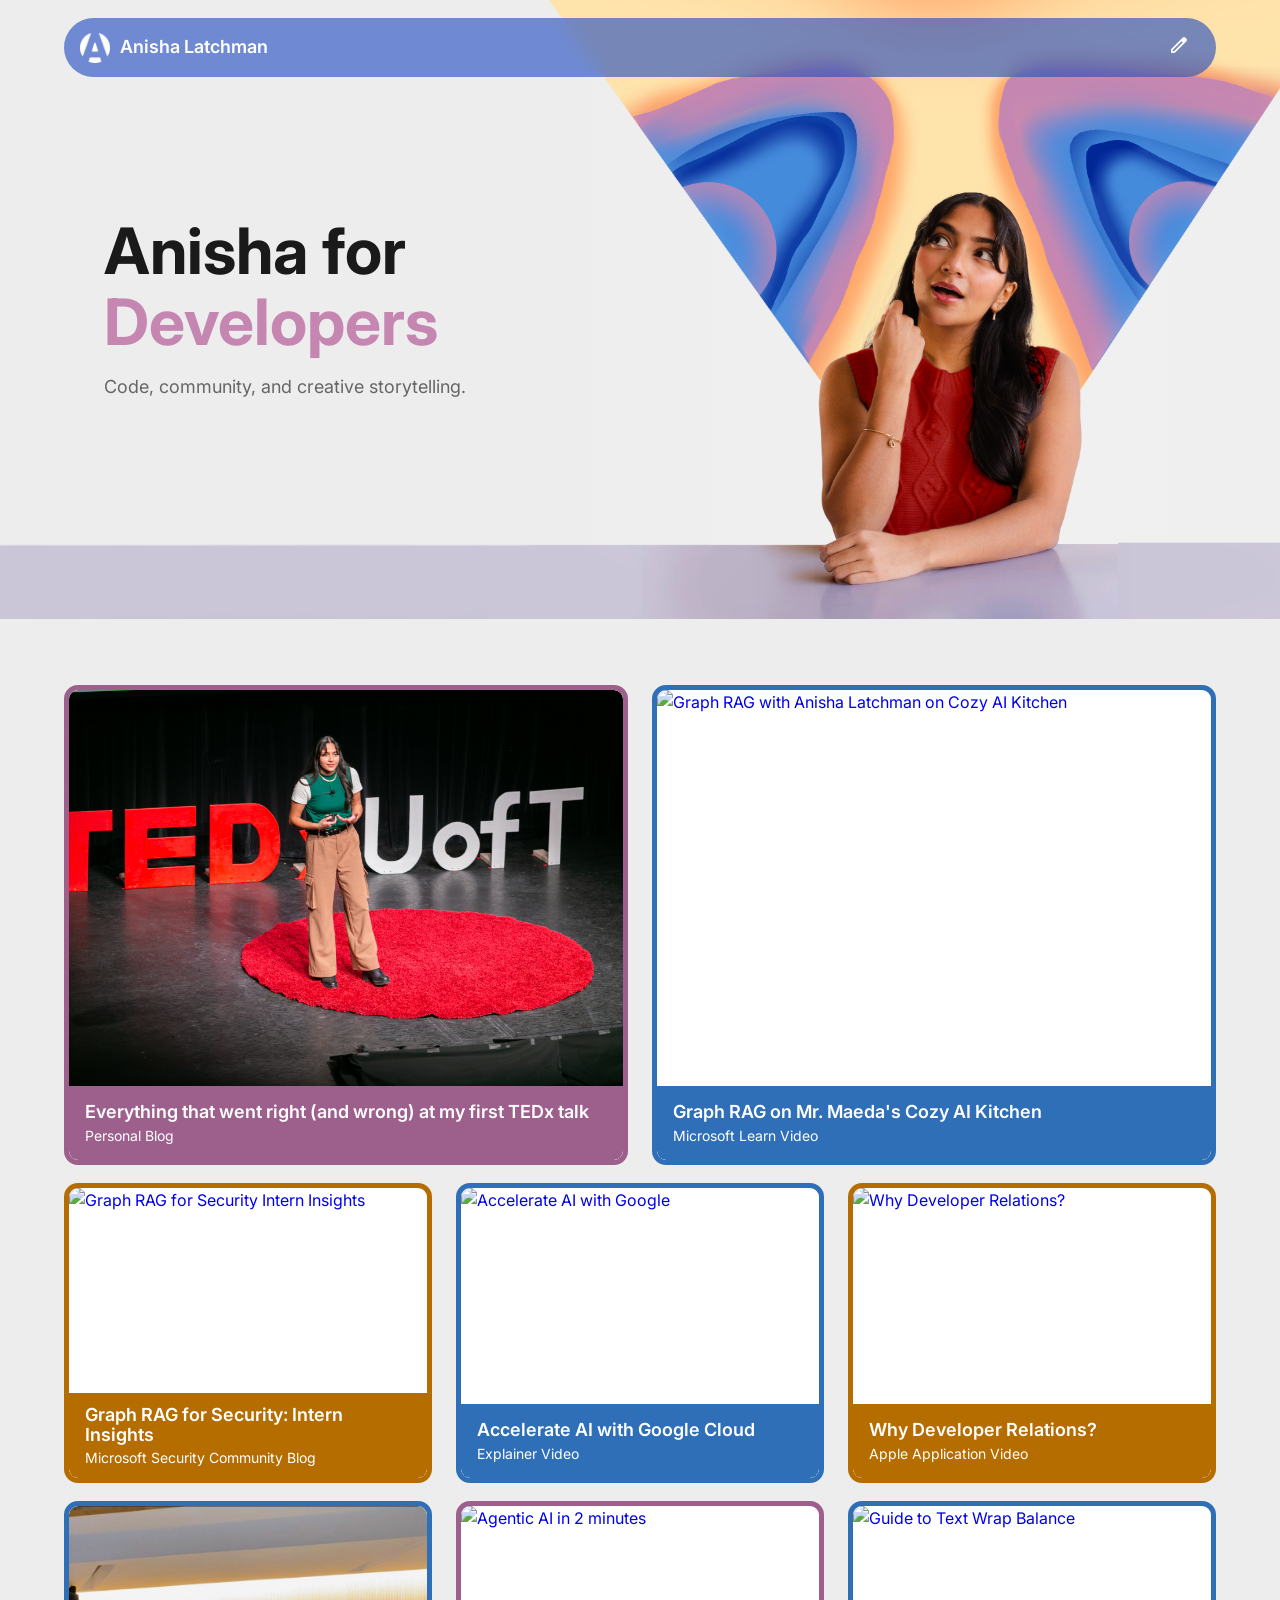
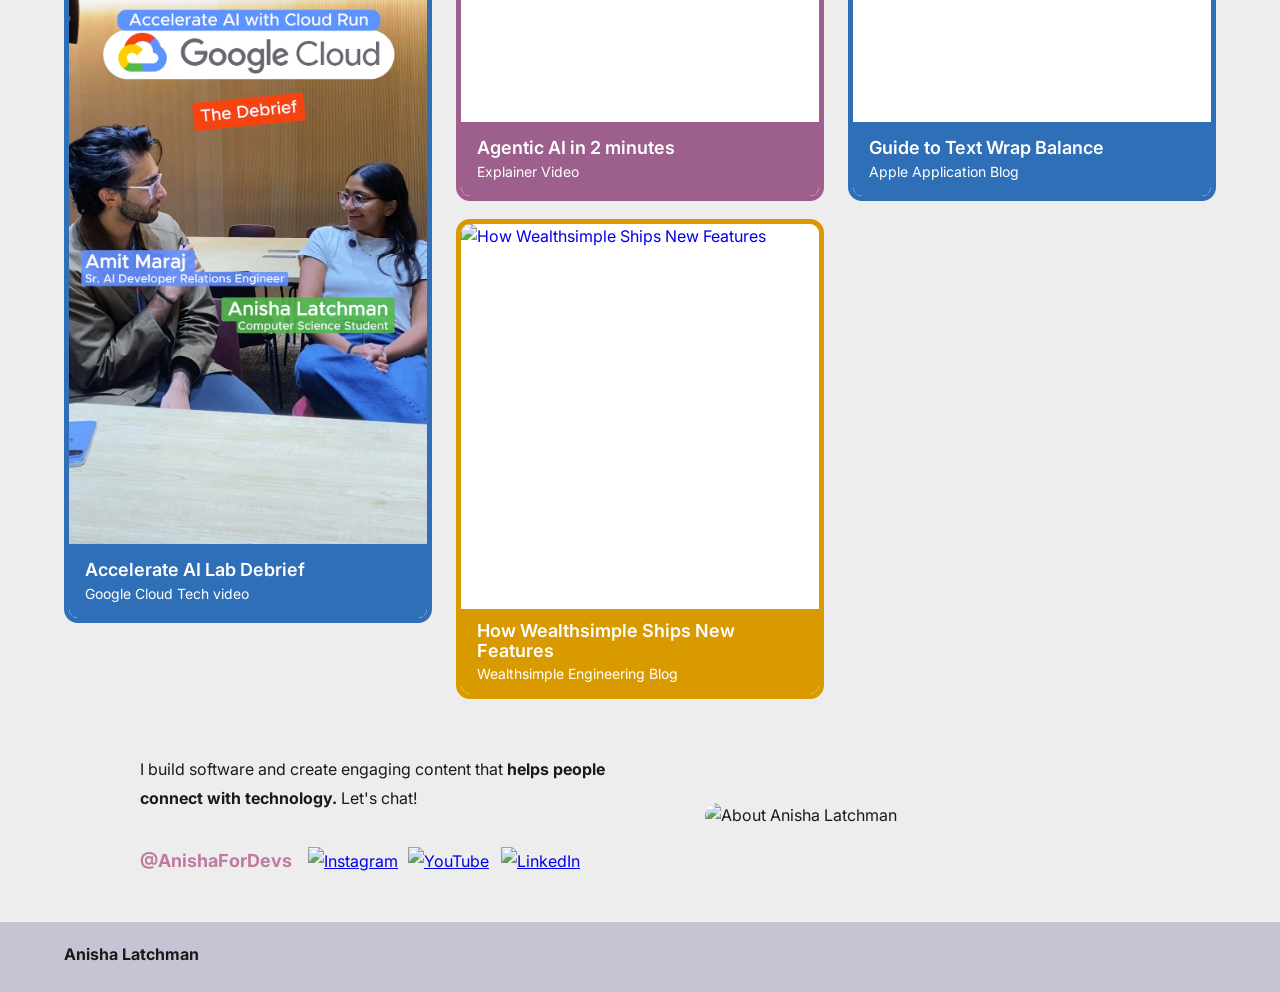
==== commit 291c3c92: "cards fixed on web" ====
--- a/index.html
+++ b/index.html
@@ -103,27 +103,29 @@
     <!-- Developer Relations Section -->
     <section class="section devrel-section" id="devrel">
       <div class="container">
-        <!-- First Set (Flipped Layout) -->
-        <div class="projects-flex">
-          <!-- Medium card on the left -->
+        <div class="featured-row">
           <a
-            href="https://techcommunity.microsoft.com/blog/microsoft-security-blog/graph-rag-for-security-insights-from-a-microsoft-intern/4437624"
+            class="featured-tedx-card"
+            href="https://www.linkedin.com/pulse/everything-went-right-wrong-my-first-tedx-talk-anisha-latchman-y1bpc/"
             target="_blank"
           >
-            <div class="project-card medium overlay-orange">
+            <div class="project-card large overlay-purple">
               <img
-                src="assets/Microsoft Security Blog.png"
-                alt="Graph RAG for Security Intern Insights"
+                src="assets/AnishaLatchmanTEDxTalk.jpg"
+                alt="Anisha Latchman's first TEDx talk"
               />
               <div class="card-content">
-                <h3>Graph RAG for Security: Intern Insights</h3>
-                <p>Microsoft Security Community Blog</p>
+                <h3>Everything that went right (and wrong) at my first TEDx talk</h3>
+                <p>Personal Blog</p>
               </div>
             </div>
           </a>
-          <!-- Large card on the right -->
-          <a href="https://www.youtube.com/watch?v=gv5fRtBk8IM" target="_blank">
-            <div class="project-card large overlay-blue" style="grid-column: 2">
+          <a
+            class="featured-video-card"
+            href="https://www.youtube.com/watch?v=gv5fRtBk8IM"
+            target="_blank"
+          >
+            <div class="project-card large overlay-blue">
               <img
                 src="assets/Microsoft Learn.png"
                 alt="Graph RAG with Anisha Latchman on Cozy AI Kitchen"
@@ -134,121 +136,106 @@
               </div>
             </div>
           </a>
-          <!-- Small cards beneath medium card -->
-          <div class="project-small-row" style="grid-column: 1">
-            <a
-              href="https://www.linkedin.com/feed/update/urn:li:activity:7377016147201765376/"
-              target="_blank"
-            >
-              <div class="project-card medium overlay-blue">
-                <img
-                  src="assets/Accelerate AI with Google.png"
-                  alt="Accelerate AI with Google"
-                />
-                <div class="card-content">
-                  <h3>Accelerate AI with Google</h3>
-                  <p>Explainer Video</p>
-                </div>
-              </div>
-            </a>
-            <a
-              href="https://www.linkedin.com/feed/update/urn:li:activity:7311598719462719488/"
-              target="_blank"
-            >
-              <div class="project-card medium overlay-purple">
-                <img
-                  src="assets/Agentic AI in 2 minutes.png"
-                  alt="Agentic AI in 2 minutes"
-                />
-                <div class="card-content">
-                  <h3>Agentic AI in 2 minutes</h3>
-                  <p>Explainer Video</p>
-                </div>
-              </div>
-            </a>
-          </div>
         </div>
-
-        <!-- Second Set (Original Layout) -->
-        <div class="projects-flex">
-          <!-- Large card on the left -->
+        <a
+          href="https://techcommunity.microsoft.com/blog/microsoft-security-blog/graph-rag-for-security-insights-from-a-microsoft-intern/4437624"
+          target="_blank"
+        >
+          <div class="project-card medium overlay-orange">
+            <img
+              src="assets/Microsoft Security Blog.png"
+              alt="Graph RAG for Security Intern Insights"
+            />
+            <div class="card-content">
+              <h3>Graph RAG for Security: Intern Insights</h3>
+              <p>Microsoft Security Community Blog</p>
+            </div>
+          </div>
+        </a>
           <a
-            href="https://engineering.wealthsimple.com/how-wealthsimple-ships-new-features"
+            href="https://www.youtube.com/shorts/R4nePSWwB_U"
             target="_blank"
           >
-            <div class="project-card large overlay-yellow">
+            <div class="project-card medium overlay-blue">
               <img
-                src="assets/Wealthsimple Blog.png"
-                alt="How Wealthsimple Ships New Features"
+                src="assets/AI_Debrief.png"
+                alt="Build with AI Google Cloud Tech video"
               />
               <div class="card-content">
-                <h3>How Wealthsimple Ships New Features</h3>
-                <p>Wealthsimple Engineering Blog</p>
+                <h3>Accelerate AI Lab Debrief</h3>
+                <p>Google Cloud Tech video</p>
               </div>
             </div>
           </a>
-          <!-- Medium card on the right -->
-          <a href="https://www.youtube.com/watch?v=kivf493_a6w" target="_blank">
-            <div class="project-card medium overlay-orange">
-              <img
-                src="assets/Apple Application.png"
-                alt="Why Developer Relations?"
-              />
-              <div class="card-content">
-                <h3>Why Developer Relations?</h3>
-                <p>Apple Application Video</p>
-              </div>
-            </div>
-          </a>
-          <!-- Small cards beneath medium card -->
-          <div class="project-small-row">
-            <a
-              href="https://anishalatchman.github.io/devs-guide/"
-              target="_blank"
-            >
-              <div class="project-card medium overlay-blue">
-                <img
-                  src="assets/Text Wrap Balance Blog.png"
-                  alt="Guide to Text Wrap Balance"
-                />
-                <div class="card-content">
-                  <h3>Guide to Text Wrap Balance</h3>
-                  <p>Apple Application Blog</p>
-                </div>
-              </div>
-            </a>
-            <a
-              href="https://www.linkedin.com/pulse/everything-went-right-wrong-my-first-tedx-talk-anisha-latchman-y1bpc/"
-              target="_blank"
-            >
-              <div class="project-card medium overlay-purple">
-                <img
-                  src="assets/AnishaLatchmanTEDxTalk.jpg"
-                  alt="Anisha Latchman's first TEDx talk"
-                />
-                <div class="card-content">
-                  <h3>My first TEDx talk</h3>
-                  <p>LinkedIn Blog</p>
-                </div>
-              </div>
-            </a>
-            <a
-              href="https://www.youtube.com/shorts/R4nePSWwB_U"
-              target="_blank"
-            >
-              <div class="project-card medium overlay-blue">
-                <img
-                  src="assets/AI_Debrief.png"
-                  alt="Build with AI Google Cloud Tech video"
-                />
-                <div class="card-content">
-                  <h3>Build with AI</h3>
-                  <p>Google Cloud Tech video</p>
-                </div>
-              </div>
-            </a>
-          </div>
-        </div>
+        <a
+          href="https://www.linkedin.com/feed/update/urn:li:activity:7377016147201765376/"
+          target="_blank"
+        >
+          <div class="project-card medium overlay-blue">
+            <img
+              src="assets/Accelerate AI with Google.png"
+              alt="Accelerate AI with Google"
+            />
+            <div class="card-content">
+              <h3>Accelerate AI with Google Cloud</h3>
+              <p>Explainer Video</p>
+            </div>
+          </div>
+        </a>
+        <a
+          href="https://www.linkedin.com/feed/update/urn:li:activity:7311598719462719488/"
+          target="_blank"
+        >
+          <div class="project-card medium overlay-purple">
+            <img
+              src="assets/Agentic AI in 2 minutes.png"
+              alt="Agentic AI in 2 minutes"
+            />
+            <div class="card-content">
+              <h3>Agentic AI in 2 minutes</h3>
+              <p>Explainer Video</p>
+            </div>
+          </div>
+        </a>
+        <a
+          href="https://engineering.wealthsimple.com/how-wealthsimple-ships-new-features"
+          target="_blank"
+        >
+          <div class="project-card large overlay-yellow">
+            <img
+              src="assets/Wealthsimple Blog.png"
+              alt="How Wealthsimple Ships New Features"
+            />
+            <div class="card-content">
+              <h3>How Wealthsimple Ships New Features</h3>
+              <p>Wealthsimple Engineering Blog</p>
+            </div>
+          </div>
+        </a>
+        <a href="https://www.youtube.com/watch?v=kivf493_a6w" target="_blank">
+          <div class="project-card medium overlay-orange">
+            <img
+              src="assets/Apple Application.png"
+              alt="Why Developer Relations?"
+            />
+            <div class="card-content">
+              <h3>Why Developer Relations?</h3>
+              <p>Apple Application Video</p>
+            </div>
+          </div>
+        </a>
+        <a href="https://anishalatchman.github.io/devs-guide/" target="_blank">
+          <div class="project-card medium overlay-blue">
+            <img
+              src="assets/Text Wrap Balance Blog.png"
+              alt="Guide to Text Wrap Balance"
+            />
+            <div class="card-content">
+              <h3>Guide to Text Wrap Balance</h3>
+              <p>Apple Application Blog</p>
+            </div>
+          </div>
+        </a>
       </div>
     </section>
 
--- a/styles.css
+++ b/styles.css
@@ -284,31 +284,36 @@
   color: var(--gradient-purple);
 }
 
-/* --- Project Cards Grid --- */
-.projects-flex {
-  display: contents;
-}
-
-.projects-flex a {
+/* --- Project Cards Masonry --- */
+.devrel-section .container {
+  column-count: 3;
+  column-gap: 24px;
+}
+
+.devrel-section .container > a {
   display: block;
+  break-inside: avoid;
+  margin-bottom: 18px;
   text-decoration: none;
-  height: 100%;
-}
-
-.devrel-section .container {
+}
+
+.featured-row {
+  column-span: all;
   display: grid;
-  grid-template-columns: repeat(3, minmax(0, 1fr));
-  grid-auto-rows: minmax(220px, auto);
-  grid-auto-flow: dense;
+  grid-template-columns: repeat(2, minmax(0, 1fr));
   gap: 18px 24px;
-}
-
-.project-small-row {
-  display: contents;
+  margin-bottom: 18px;
+}
+
+.featured-tedx-card,
+.featured-video-card {
+  display: block;
+  break-inside: avoid;
+  text-decoration: none;
 }
 
 .project-card {
-  --card-radius: 18px;
+  --card-radius: 14px;
   --card-border-width: 5px;
   border-radius: var(--card-radius);
   border: var(--card-border-width) solid
@@ -325,9 +330,7 @@
 }
 
 .project-card.large {
-  grid-column: span 2;
-  grid-row: span 2;
-  min-height: 458px;
+  min-height: 480px;
 }
 
 .project-card.medium {
@@ -593,14 +596,15 @@
   }
 
   .devrel-section .container {
+    column-count: 1;
+  }
+
+  .featured-row {
     grid-template-columns: 1fr;
-    grid-auto-rows: auto;
   }
 
   .project-card.large,
   .project-card.medium {
-    grid-column: span 1;
-    grid-row: span 1;
     min-height: 300px;
   }
 
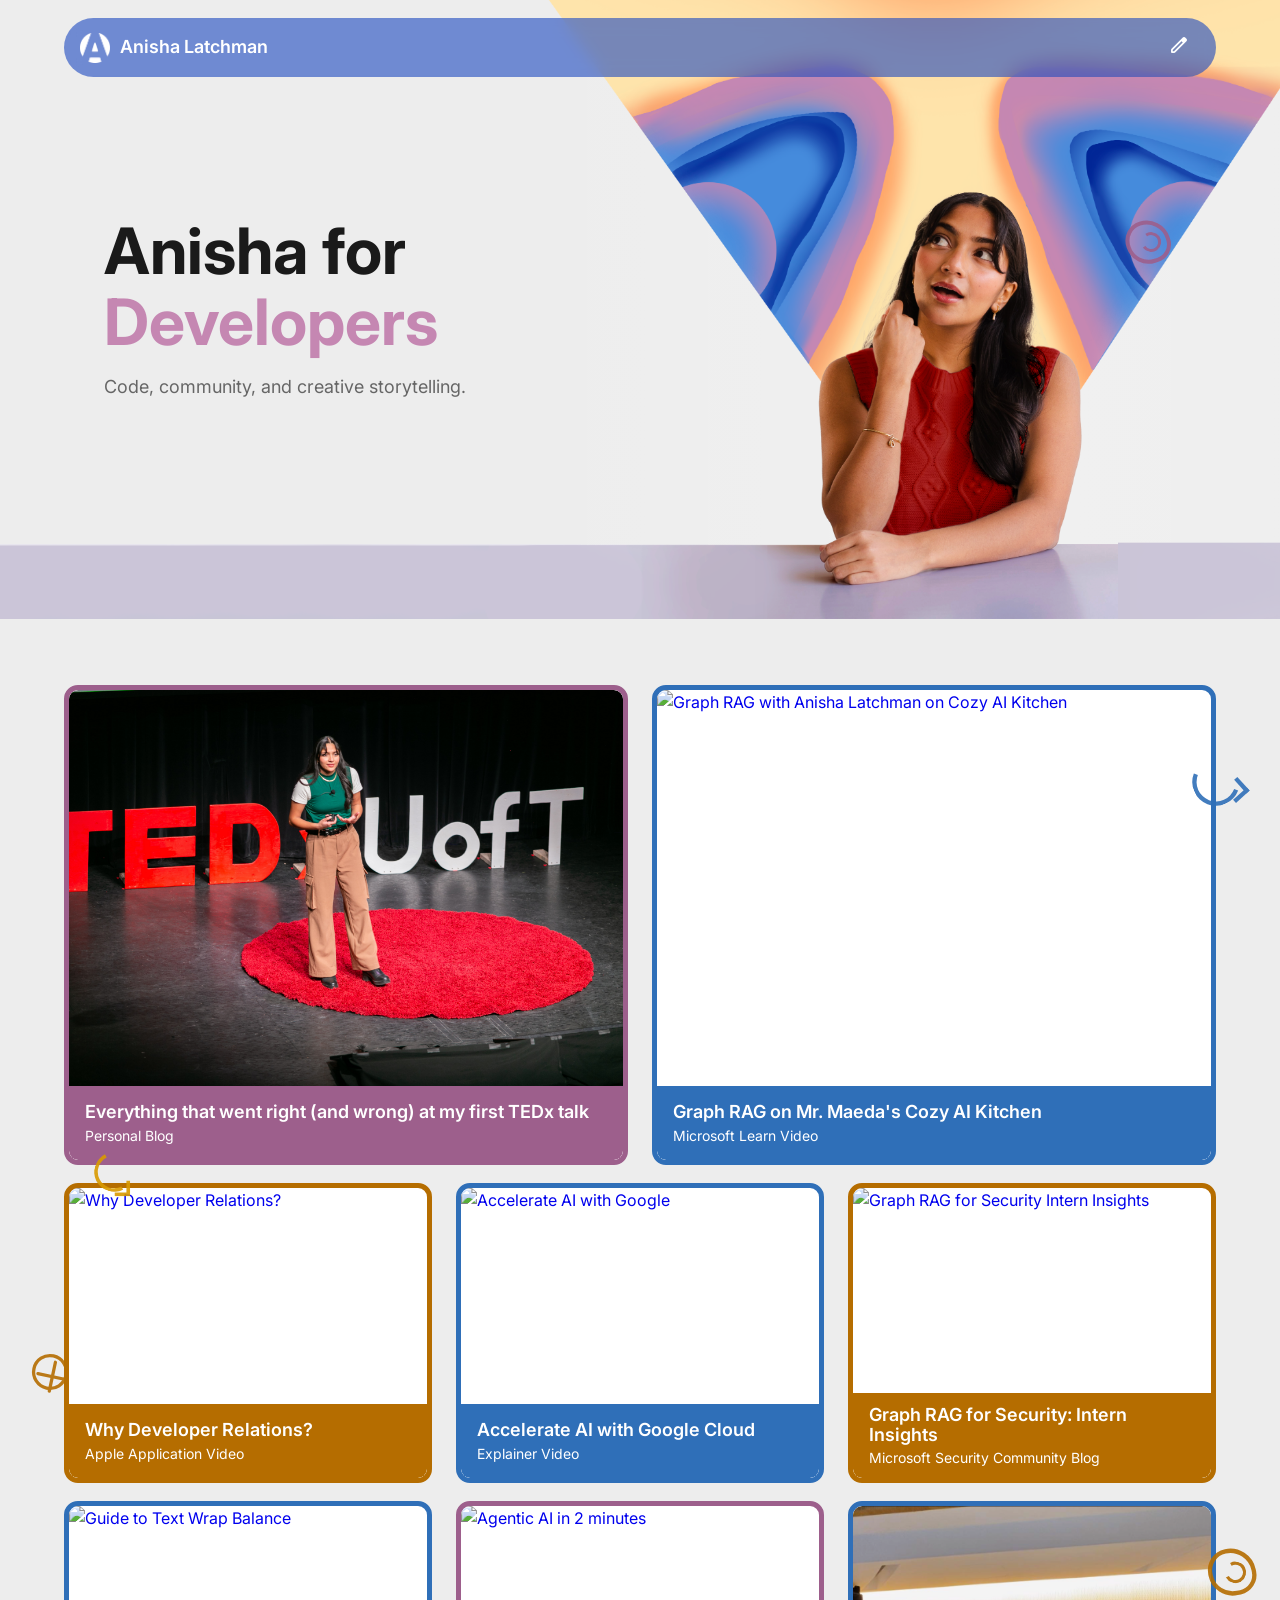
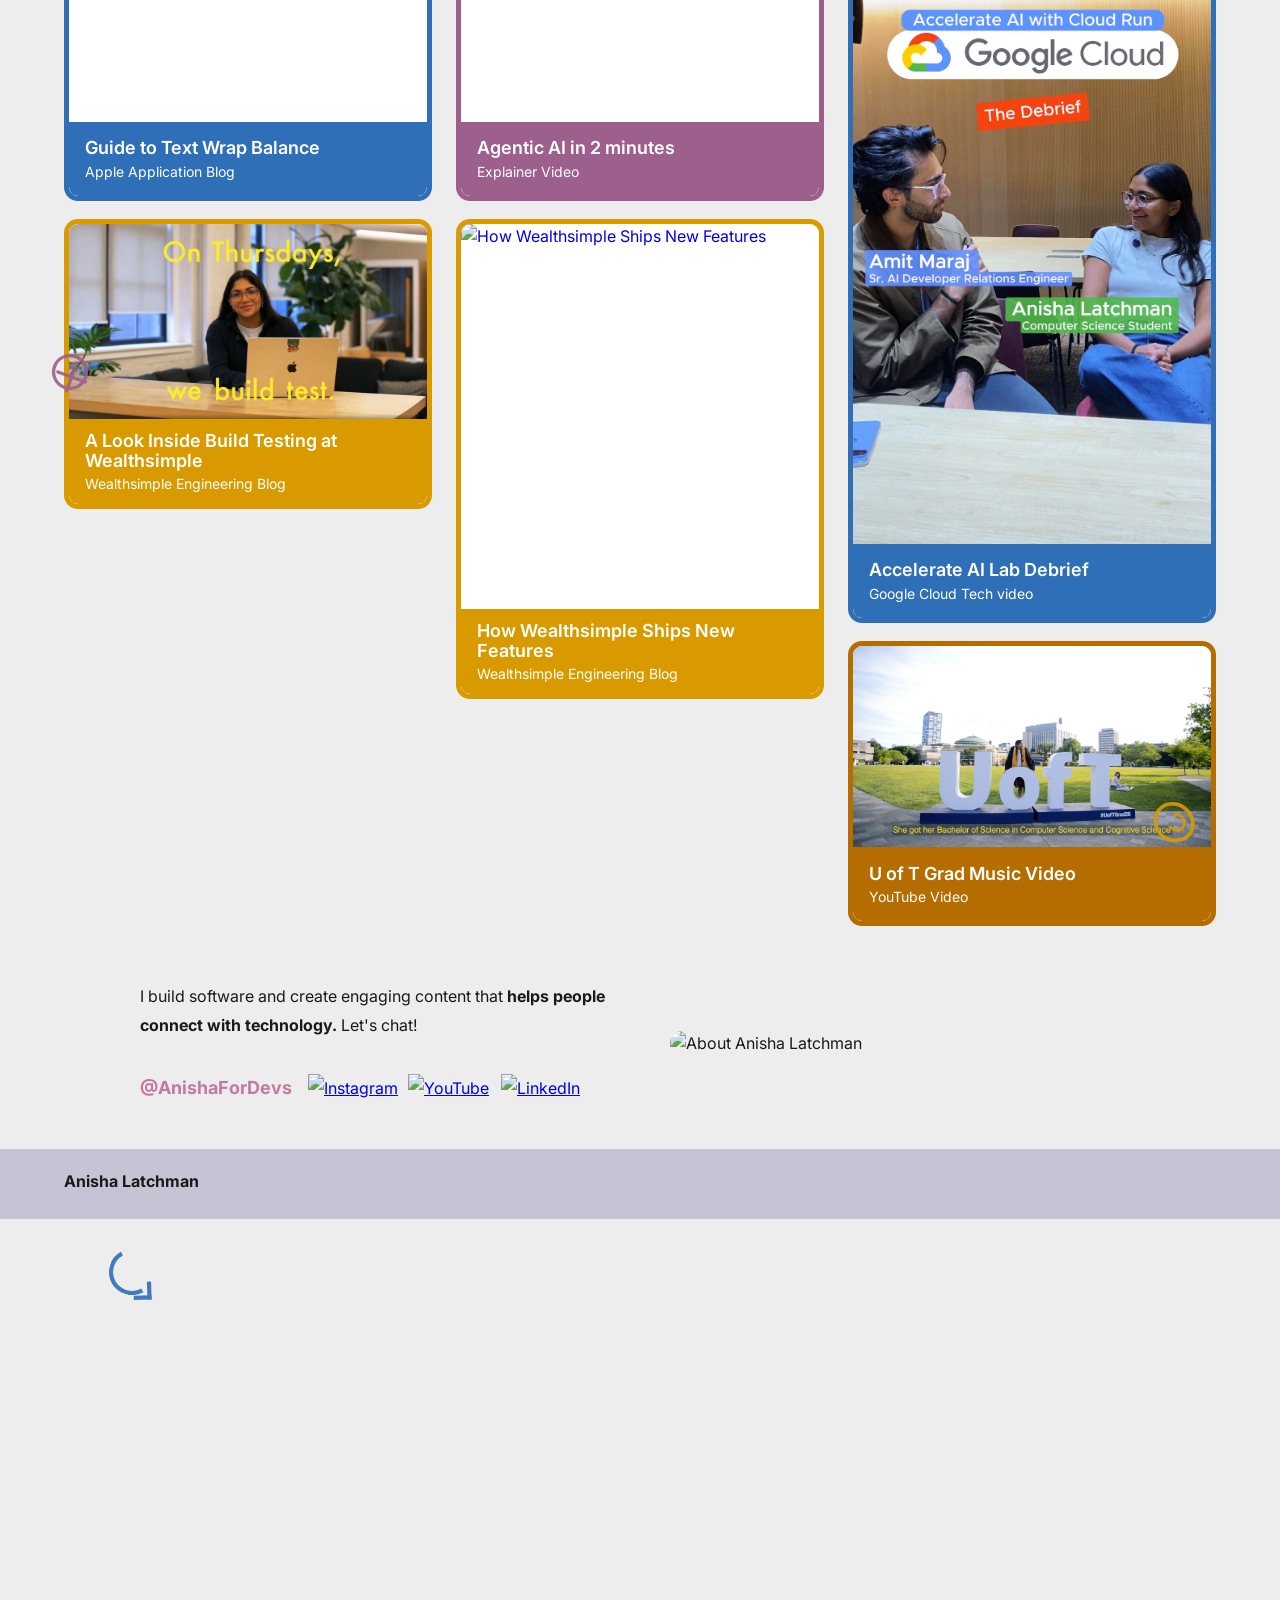
==== commit a7b1d964: "added doodles" ====
--- a/index.html
+++ b/index.html
@@ -30,6 +30,16 @@
   </head>
   <body>
     <canvas class="drawing-canvas" aria-hidden="true"></canvas>
+    <div class="page-doodles" aria-hidden="true">
+      <span class="doodle doodle-ring doodle-right doodle-purple"></span>
+      <span class="doodle doodle-spark doodle-left doodle-orange"></span>
+      <span class="doodle doodle-loop doodle-right doodle-blue"></span>
+      <span class="doodle doodle-loop doodle-left doodle-yellow"></span>
+      <span class="doodle doodle-ring doodle-right doodle-orange"></span>
+      <span class="doodle doodle-spark doodle-left doodle-purple"></span>
+      <span class="doodle doodle-ring doodle-right doodle-yellow"></span>
+      <span class="doodle doodle-loop doodle-left doodle-blue"></span>
+    </div>
     <!-- Header -->
     <header class="header">
       <div class="container">
@@ -168,6 +178,21 @@
             </div>
           </a>
         <a
+          href="https://www.youtube.com/watch?v=2RbPQ_GXkS8"
+          target="_blank"
+        >
+          <div class="project-card compact-card uoft-grad-card overlay-orange">
+            <img
+              src="assets/UofTGradVideo.jpg"
+              alt="U of T Grad Music Video"
+            />
+            <div class="card-content">
+              <h3>U of T Grad Music Video</h3>
+              <p>YouTube Video</p>
+            </div>
+          </div>
+        </a>
+        <a
           href="https://www.linkedin.com/feed/update/urn:li:activity:7377016147201765376/"
           target="_blank"
         >
@@ -233,6 +258,21 @@
             <div class="card-content">
               <h3>Guide to Text Wrap Balance</h3>
               <p>Apple Application Blog</p>
+            </div>
+          </div>
+        </a>
+        <a
+          href="https://engineering.wealthsimple.com/a-look-inside-build-testing-at-wealthsimple"
+          target="_blank"
+        >
+          <div class="project-card compact-card overlay-yellow">
+            <img
+              src="assets/BuildTestWealthsimple.jpeg"
+              alt="A Look Inside Build Testing at Wealthsimple"
+            />
+            <div class="card-content">
+              <h3>A Look Inside Build Testing at Wealthsimple</h3>
+              <p>Wealthsimple Engineering Blog</p>
             </div>
           </div>
         </a>
--- a/styles.css
+++ b/styles.css
@@ -47,6 +47,153 @@
 
 .drawing-canvas.is-active {
   pointer-events: auto;
+}
+
+.page-doodles {
+  position: absolute;
+  top: 0;
+  left: 0;
+  width: 100%;
+  height: 3200px;
+  z-index: 4;
+  pointer-events: none;
+  overflow: hidden;
+}
+
+.doodle {
+  position: absolute;
+  display: block;
+  width: 44px;
+  height: 44px;
+  color: var(--doodle-color);
+  opacity: 0.9;
+}
+
+.doodle-left {
+  left: 18px;
+}
+
+.doodle-right {
+  right: 18px;
+}
+
+.doodle-right:nth-child(1) {
+  top: 220px;
+  right: 110px;
+  transform: rotate(-18deg);
+}
+
+.doodle-left:nth-child(2) {
+  top: 1350px;
+  left: 28px;
+  transform: rotate(12deg) scale(0.82);
+}
+
+.doodle-right:nth-child(3) {
+  top: 760px;
+  right: 42px;
+  transform: rotate(-24deg) scale(1.08);
+}
+
+.doodle-left:nth-child(4) {
+  top: 1150px;
+  left: 92px;
+  transform: rotate(18deg) scale(0.9);
+}
+
+.doodle-right:nth-child(5) {
+  top: 1550px;
+  right: 26px;
+  transform: rotate(-12deg) scale(1.08);
+}
+
+.doodle-left:nth-child(6) {
+  top: 1950px;
+  left: 48px;
+  transform: rotate(20deg) scale(0.82);
+}
+
+.doodle-right:nth-child(7) {
+  top: 2400px;
+  right: 84px;
+  transform: rotate(-8deg) scale(0.92);
+}
+
+.doodle-left:nth-child(8) {
+  top: 2850px;
+  left: 110px;
+  transform: rotate(16deg) scale(1.05);
+}
+
+.doodle-purple {
+  --doodle-color: var(--pen-purple);
+}
+
+.doodle-orange {
+  --doodle-color: var(--pen-orange);
+}
+
+.doodle-yellow {
+  --doodle-color: var(--pen-yellow);
+}
+
+.doodle-blue {
+  --doodle-color: var(--pen-blue);
+}
+
+.doodle-ring {
+  border: 4px solid currentColor;
+  border-radius: 48% 58% 44% 55%;
+}
+
+.doodle-ring::after {
+  content: "";
+  position: absolute;
+  inset: 9px 5px 7px 11px;
+  border: 3px solid currentColor;
+  border-left-color: transparent;
+  border-radius: 50%;
+  transform: rotate(28deg);
+}
+
+.doodle-spark::before,
+.doodle-spark::after {
+  content: "";
+  position: absolute;
+  top: 3px;
+  left: 20px;
+  width: 4px;
+  height: 40px;
+  border-radius: 999px;
+  background: currentColor;
+}
+
+.doodle-spark::after {
+  transform: rotate(90deg);
+}
+
+.doodle-spark {
+  border: 4px solid currentColor;
+  border-radius: 50%;
+}
+
+.doodle-loop {
+  border: 4px solid currentColor;
+  border-top-color: transparent;
+  border-right-color: transparent;
+  border-radius: 50%;
+}
+
+.doodle-loop::after {
+  content: "";
+  position: absolute;
+  right: -5px;
+  bottom: -5px;
+  width: 13px;
+  height: 13px;
+  border-right: 4px solid currentColor;
+  border-bottom: 4px solid currentColor;
+  transform: rotate(-18deg);
 }
 
 body.drawing-mode,
@@ -288,6 +435,7 @@
 .devrel-section .container {
   column-count: 3;
   column-gap: 24px;
+  direction: rtl;
 }
 
 .devrel-section .container > a {
@@ -295,6 +443,7 @@
   break-inside: avoid;
   margin-bottom: 18px;
   text-decoration: none;
+  direction: ltr;
 }
 
 .featured-row {
@@ -303,6 +452,7 @@
   grid-template-columns: repeat(2, minmax(0, 1fr));
   gap: 18px 24px;
   margin-bottom: 18px;
+  direction: ltr;
 }
 
 .featured-tedx-card,
@@ -337,6 +487,10 @@
   min-height: 300px;
 }
 
+.project-card.compact-card {
+  min-height: 220px;
+}
+
 .project-card:hover {
   border-color: var(--card-accent-color, var(--pen-blue));
   z-index: 2;
@@ -399,6 +553,10 @@
   --card-accent-color: var(--pen-orange);
 }
 
+.project-card.uoft-grad-card {
+  --card-accent-color: var(--pen-orange);
+}
+
 /* About Section */
 .social-links {
   text-align: center;
@@ -448,8 +606,8 @@
 }
 
 .about-image img {
-  width: 100%;
-  max-width: 400px;
+  width: 104%;
+  max-width: 500px;
   border-radius: 16px;
 }
 
@@ -474,6 +632,23 @@
   transition: filter 0.2s;
 }
 
+.about-social img {
+  width: auto;
+  vertical-align: middle;
+}
+
+.about-social a:nth-of-type(1) img {
+  height: 32px !important;
+}
+
+.about-social a:nth-of-type(2) img {
+  height: 28px !important;
+}
+
+.about-social a:nth-of-type(3) img {
+  height: 24px !important;
+}
+
 /* Tablet Styles */
 @media (max-width: 1117px) {
   .hero-text {
@@ -488,6 +663,10 @@
 
 /* Mobile Styles */
 @media (max-width: 768px) {
+  .page-doodles {
+    display: none;
+  }
+
   .hero {
     padding: 100px 10px 0 10px;
   }
@@ -538,6 +717,11 @@
   .about-content {
     grid-template-columns: 1fr;
     gap: 40px;
+  }
+
+  .about-image img {
+    width: 100%;
+    max-width: 440px;
   }
 
   .hero {
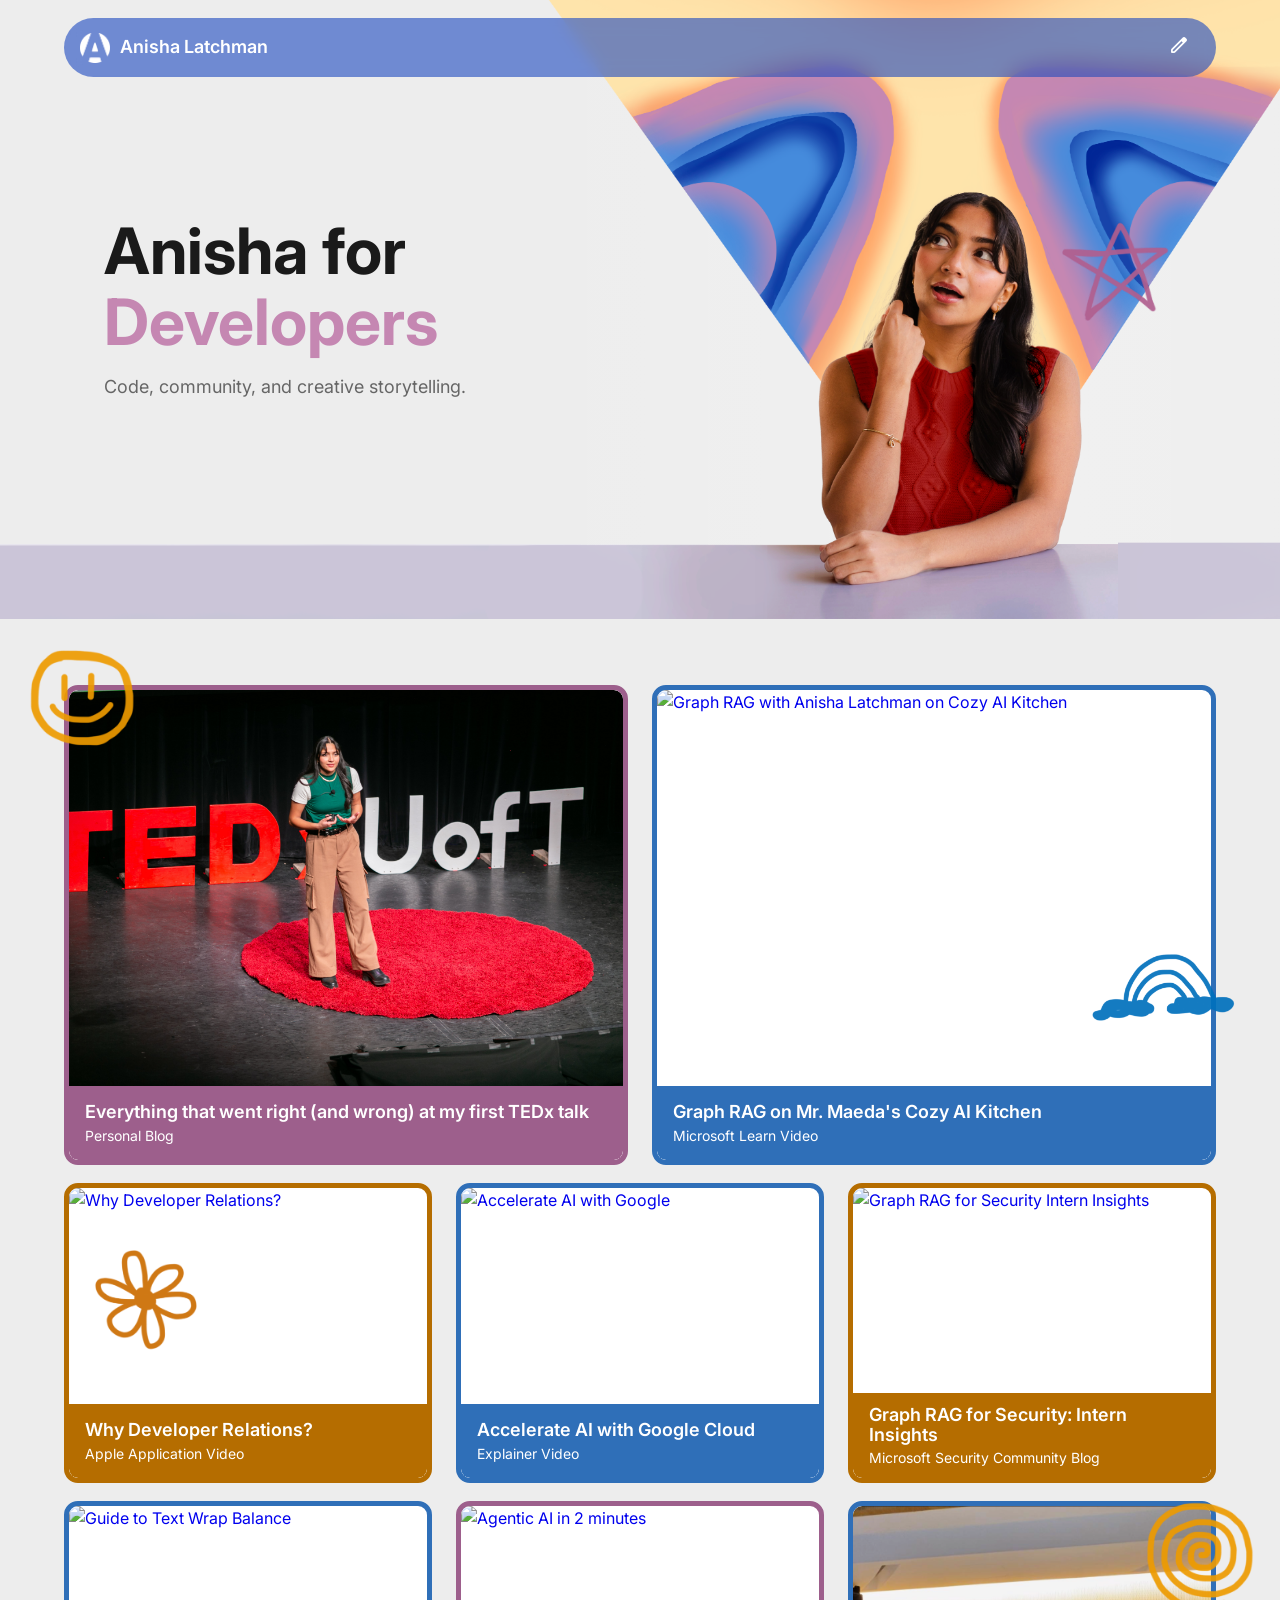
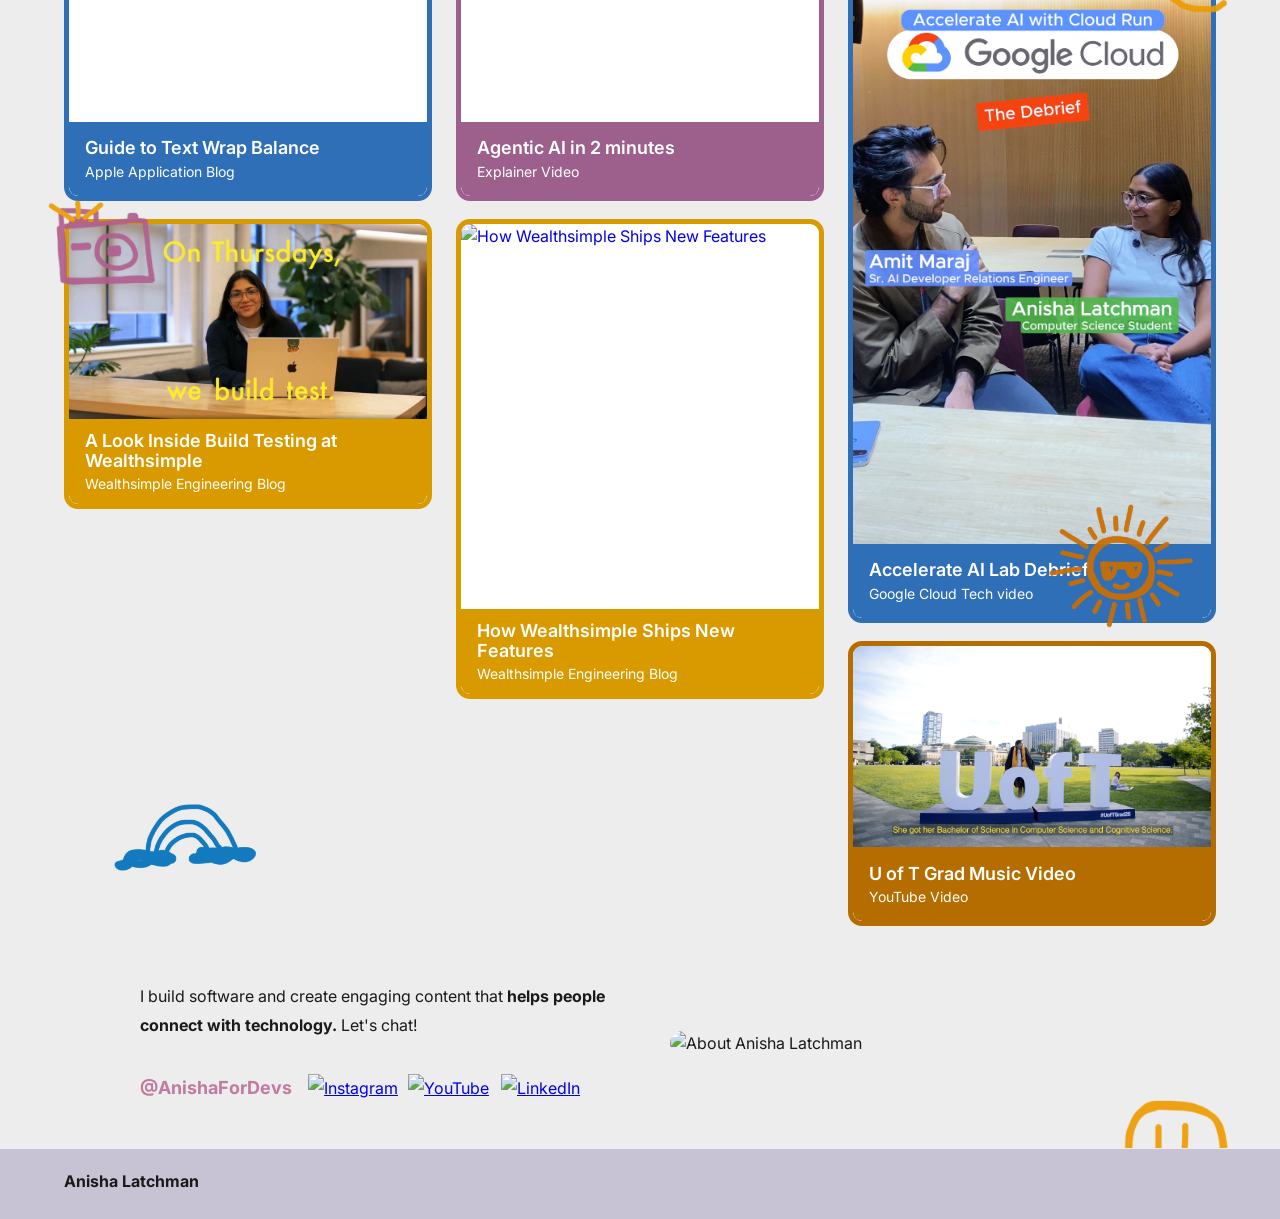
==== commit cdfa5695: "added custom doodles" ====
--- a/index.html
+++ b/index.html
@@ -31,14 +31,18 @@
   <body>
     <canvas class="drawing-canvas" aria-hidden="true"></canvas>
     <div class="page-doodles" aria-hidden="true">
-      <span class="doodle doodle-ring doodle-right doodle-purple"></span>
-      <span class="doodle doodle-spark doodle-left doodle-orange"></span>
-      <span class="doodle doodle-loop doodle-right doodle-blue"></span>
-      <span class="doodle doodle-loop doodle-left doodle-yellow"></span>
-      <span class="doodle doodle-ring doodle-right doodle-orange"></span>
-      <span class="doodle doodle-spark doodle-left doodle-purple"></span>
-      <span class="doodle doodle-ring doodle-right doodle-yellow"></span>
-      <span class="doodle doodle-loop doodle-left doodle-blue"></span>
+      <img class="doodle doodle-right" src="assets/purple-star.png" alt="" />
+      <img class="doodle doodle-left" src="assets/yellow-smiley.png" alt="" />
+      <img class="doodle doodle-rainbow doodle-right" src="assets/blue-rainbow.png" alt="" />
+      <img class="doodle doodle-left" src="assets/orange-flower.png" alt="" />
+      <img class="doodle doodle-right" src="assets/yellow-swirl.png" alt="" />
+      <img class="doodle doodle-left" src="assets/purple-camera.png" alt="" />
+      <img class="doodle doodle-sun doodle-right" src="assets/orange-sun.png" alt="" />
+      <img class="doodle doodle-rainbow doodle-left" src="assets/blue-rainbow.png" alt="" />
+      <img class="doodle doodle-right" src="assets/yellow-smiley.png" alt="" />
+      <img class="doodle doodle-left" src="assets/purple-star.png" alt="" />
+      <img class="doodle doodle-right" src="assets/orange-flower.png" alt="" />
+      <img class="doodle doodle-rainbow doodle-left" src="assets/blue-rainbow.png" alt="" />
     </div>
     <!-- Header -->
     <header class="header">
@@ -359,12 +363,18 @@
 
     <script>
       const drawingCanvas = document.querySelector(".drawing-canvas");
+      const doodleLayer = document.querySelector(".page-doodles");
+      const footer = document.querySelector(".footer");
       const drawingContext = drawingCanvas.getContext("2d");
       const drawingToggle = document.querySelector(".theme-toggle");
       const colorSwatches = document.querySelectorAll(".color-swatch");
       let isDrawing = false;
       let drawingMode = false;
       let pixelRatio = window.devicePixelRatio || 1;
+
+      function sizeDoodleLayer() {
+        doodleLayer.style.height = `${footer.offsetTop}px`;
+      }
 
       function resizeDrawingCanvas() {
         const oldWidth = drawingCanvas.width / pixelRatio;
@@ -464,6 +474,8 @@
       });
 
       window.addEventListener("resize", resizeDrawingCanvas);
+      window.addEventListener("resize", sizeDoodleLayer);
+      sizeDoodleLayer();
       resizeDrawingCanvas();
     </script>
   </body>
--- a/styles.css
+++ b/styles.css
@@ -54,8 +54,8 @@
   top: 0;
   left: 0;
   width: 100%;
-  height: 3200px;
-  z-index: 4;
+  height: 100vh;
+  z-index: 5;
   pointer-events: none;
   overflow: hidden;
 }
@@ -63,10 +63,17 @@
 .doodle {
   position: absolute;
   display: block;
-  width: 44px;
-  height: 44px;
-  color: var(--doodle-color);
-  opacity: 0.9;
+  width: 108px;
+  height: auto;
+  opacity: 0.92;
+}
+
+.doodle-rainbow {
+  width: 150px;
+}
+
+.doodle-sun {
+  width: 150px;
 }
 
 .doodle-left {
@@ -80,120 +87,61 @@
 .doodle-right:nth-child(1) {
   top: 220px;
   right: 110px;
-  transform: rotate(-18deg);
 }
 
 .doodle-left:nth-child(2) {
-  top: 1350px;
+  top: 650px;
   left: 28px;
-  transform: rotate(12deg) scale(0.82);
 }
 
 .doodle-right:nth-child(3) {
-  top: 760px;
+  top: 950px;
   right: 42px;
-  transform: rotate(-24deg) scale(1.08);
 }
 
 .doodle-left:nth-child(4) {
-  top: 1150px;
+  top: 1250px;
   left: 92px;
-  transform: rotate(18deg) scale(0.9);
 }
 
 .doodle-right:nth-child(5) {
-  top: 1550px;
+  top: 1500px;
   right: 26px;
-  transform: rotate(-12deg) scale(1.08);
 }
 
 .doodle-left:nth-child(6) {
-  top: 1950px;
+  top: 1800px;
   left: 48px;
-  transform: rotate(20deg) scale(0.82);
 }
 
 .doodle-right:nth-child(7) {
+  top: 2100px;
+  right: 84px;
+}
+
+.doodle-left:nth-child(8) {
   top: 2400px;
-  right: 84px;
-  transform: rotate(-8deg) scale(0.92);
-}
-
-.doodle-left:nth-child(8) {
-  top: 2850px;
   left: 110px;
-  transform: rotate(16deg) scale(1.05);
-}
-
-.doodle-purple {
-  --doodle-color: var(--pen-purple);
-}
-
-.doodle-orange {
-  --doodle-color: var(--pen-orange);
-}
-
-.doodle-yellow {
-  --doodle-color: var(--pen-yellow);
-}
-
-.doodle-blue {
-  --doodle-color: var(--pen-blue);
-}
-
-.doodle-ring {
-  border: 4px solid currentColor;
-  border-radius: 48% 58% 44% 55%;
-}
-
-.doodle-ring::after {
-  content: "";
-  position: absolute;
-  inset: 9px 5px 7px 11px;
-  border: 3px solid currentColor;
-  border-left-color: transparent;
-  border-radius: 50%;
-  transform: rotate(28deg);
-}
-
-.doodle-spark::before,
-.doodle-spark::after {
-  content: "";
-  position: absolute;
-  top: 3px;
+}
+
+.doodle-right:nth-child(9) {
+  top: 2700px;
+  right: 50px;
+}
+
+.doodle-left:nth-child(10) {
+  top: 3000px;
+  left: 60px;
+}
+
+.doodle-right:nth-child(11) {
+  top: 3300px;
+  right: 120px;
+}
+
+.doodle-left:nth-child(12) {
+  top: 3500px;
   left: 20px;
-  width: 4px;
-  height: 40px;
-  border-radius: 999px;
-  background: currentColor;
-}
-
-.doodle-spark::after {
-  transform: rotate(90deg);
-}
-
-.doodle-spark {
-  border: 4px solid currentColor;
-  border-radius: 50%;
-}
-
-.doodle-loop {
-  border: 4px solid currentColor;
-  border-top-color: transparent;
-  border-right-color: transparent;
-  border-radius: 50%;
-}
-
-.doodle-loop::after {
-  content: "";
-  position: absolute;
-  right: -5px;
-  bottom: -5px;
-  width: 13px;
-  height: 13px;
-  border-right: 4px solid currentColor;
-  border-bottom: 4px solid currentColor;
-  transform: rotate(-18deg);
 }
 
 body.drawing-mode,
@@ -358,13 +306,6 @@
   font-weight: 700;
   line-height: 1.1;
   margin-bottom: 16px;
-}
-
-.gradient-text {
-  background: var(--gradient-purple);
-  -webkit-background-clip: text;
-  -webkit-text-fill-color: transparent;
-  background-clip: text;
 }
 
 .hero-subtitle {
@@ -408,25 +349,6 @@
   background-color: var(--secondary-bg);
 }
 
-.section-title {
-  font-size: 42px;
-  font-weight: 700;
-  text-align: left;
-  margin-bottom: 18px;
-}
-
-.highlight-blue {
-  color: var(--gradient-blue);
-}
-
-.highlight-yellow {
-  color: var(--gradient-yellow);
-}
-
-.highlight-purple {
-  color: var(--gradient-purple);
-}
-
 .hero-developer-text {
   color: var(--gradient-purple);
 }
@@ -558,25 +480,6 @@
 }
 
 /* About Section */
-.social-links {
-  text-align: center;
-}
-
-.social-links p {
-  font-size: 14px;
-  color: var(--text-secondary);
-}
-
-.social-links a {
-  color: var(--gradient-blue);
-  text-decoration: none;
-  font-weight: 500;
-}
-
-.social-links a:hover {
-  text-decoration: underline;
-}
-
 .about-section {
   background-color: var(--secondary-bg);
   padding-bottom: 44px;
@@ -621,14 +524,7 @@
   z-index: 100;
 }
 
-.footer p {
-  font-size: 14px;
-  color: var(--text-secondary);
-  text-align: left;
-}
-
-.about-social img,
-.footer-switch img {
+.about-social img {
   transition: filter 0.2s;
 }
 
@@ -692,26 +588,6 @@
   .hero-image img {
     height: 460px;
     margin-right: 4px;
-  }
-
-  .projects-grid {
-    grid-template-columns: 1fr;
-  }
-
-  .project-card.large {
-    grid-row: span 1;
-  }
-
-  .devrel-grid {
-    grid-template-columns: repeat(2, 1fr);
-  }
-
-  .devrel-card.large {
-    grid-column: span 1;
-  }
-
-  .posts-grid {
-    grid-template-columns: repeat(2, 1fr);
   }
 
   .about-content {
@@ -763,18 +639,6 @@
     transform: translateX(-48%);
   }
 
-  .section-title {
-    font-size: 32px;
-  }
-
-  .devrel-grid {
-    grid-template-columns: 1fr;
-  }
-
-  .posts-grid {
-    grid-template-columns: 1fr;
-  }
-
   .section {
     padding: 48px 0 0 0;
   }
